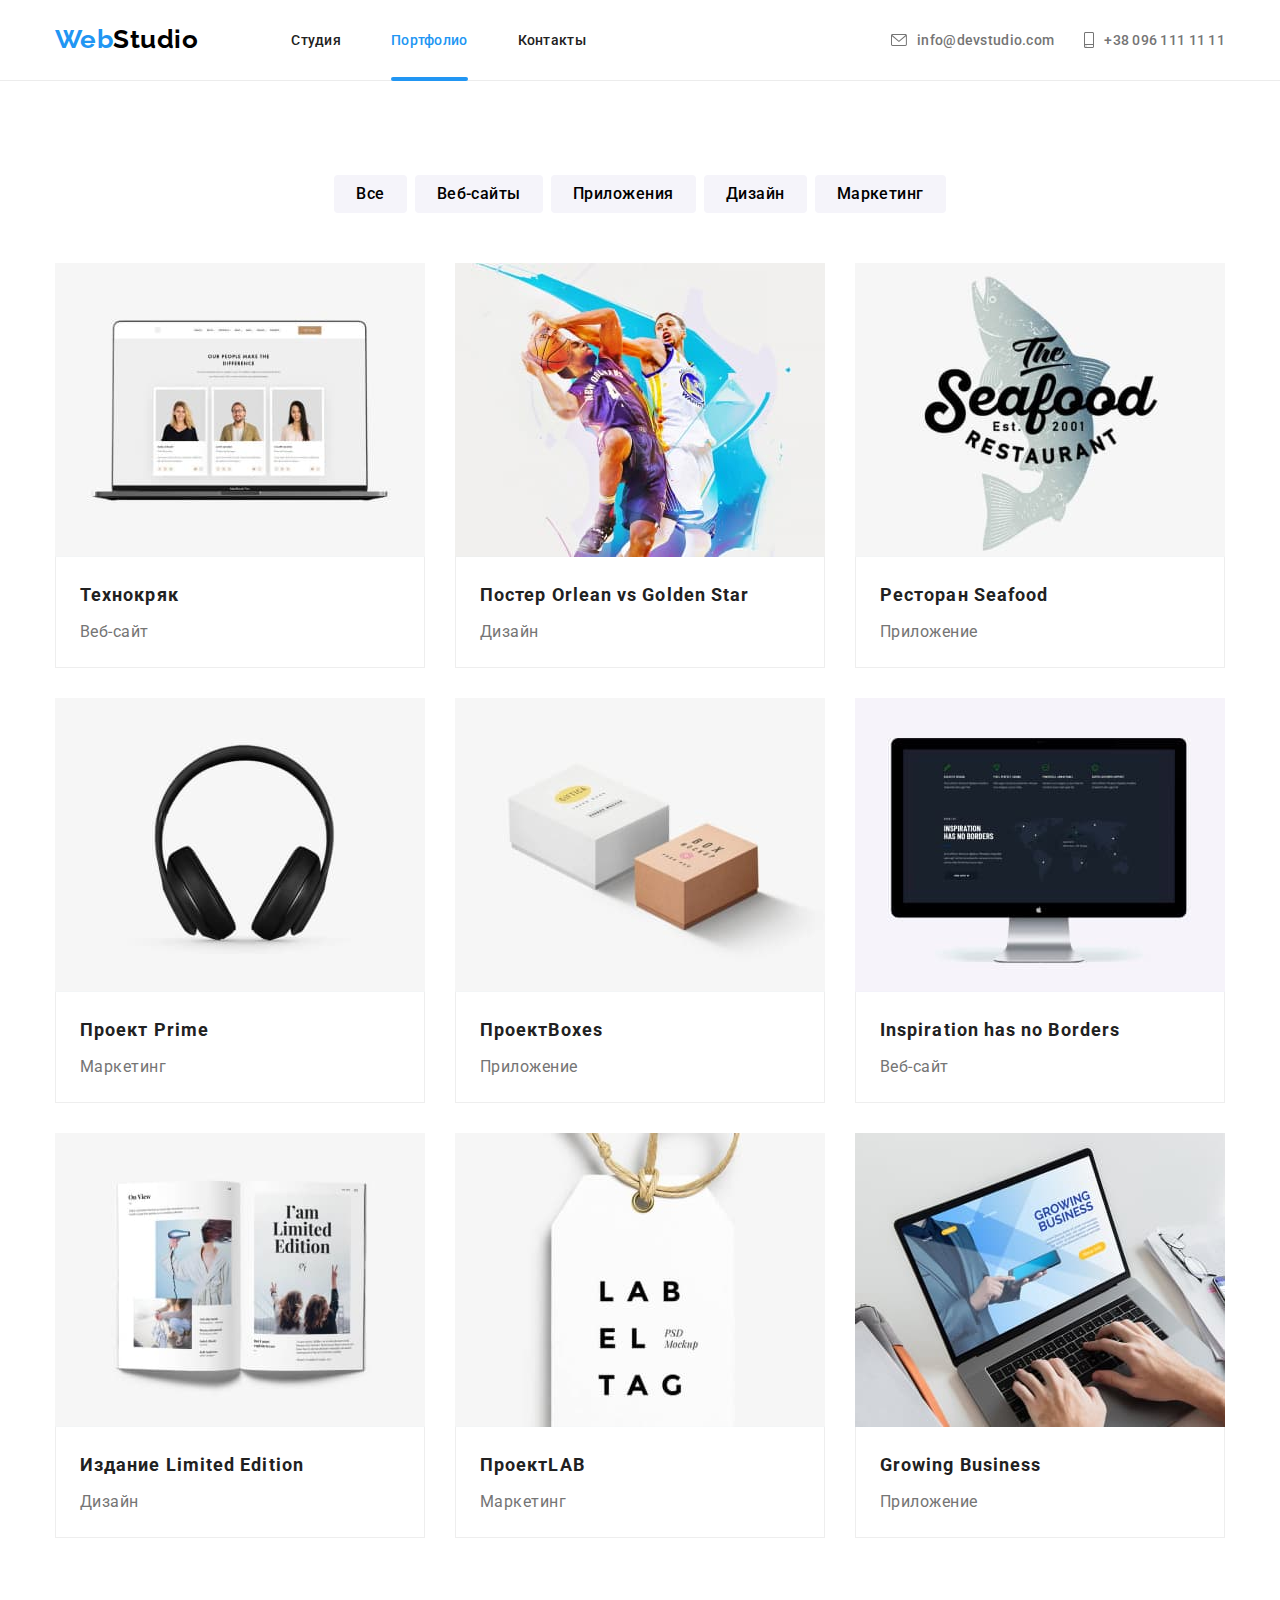
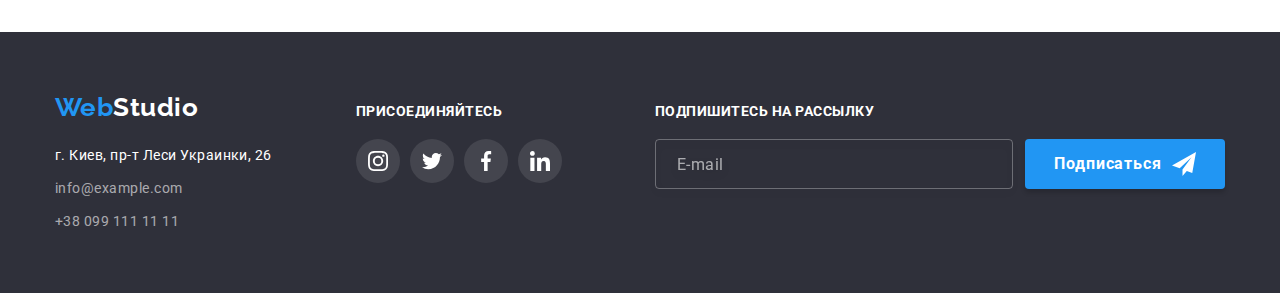
==== portfolio.html @ a2071060 "adds files to project" ====
<!DOCTYPE html>
<html lang="ru">

<head>
  <meta charset="UTF-8">
  <meta http-equiv="X-UA-Compatible" content="IE=edge">
  <meta name="viewport" content="width=device-width, initial-scale=1.0">
  <title>Портфолио</title>
  <link rel="stylesheet" href="https://cdnjs.cloudflare.com/ajax/libs/modern-normalize/1.1.0/modern-normalize.css"
    integrity="sha512-Y0MM+V6ymRKN2zStTqzQ227DWhhp4Mzdo6gnlRnuaNCbc+YN/ZH0sBCLTM4M0oSy9c9VKiCvd4Jk44aCLrNS5Q=="
    crossorigin="anonymous" referrerpolicy="no-referrer" />
  <link rel="preconnect" href="https://fonts.googleapis.com">
  <link rel="preconnect" href="https://fonts.gstatic.com" crossorigin>
  <link href="https://fonts.googleapis.com/css2?family=Raleway:wght@700&family=Roboto:wght@400;500;700;900&display=swap"
    rel="stylesheet">
  <link rel="stylesheet" href="./css/styles.css">
</head>

<body>
  <!--шапка-->
  <header class="header-site">
    <div class="container header-conteiner">
      <a class="logo" href="./index.html" lang="en"> <span class="part-logo">Web</span>Studio</a>
      <nav>
        <ul class="navigation">
          <li class="navigation-item"><a class="navigation-link" href="./index.html">Студия</a></li>
          <li class="navigation-item"><a class="navigation-link active" href="./portfolio.html">Портфолио</a></li>
          <li class="navigation-item"><a class="navigation-link" href="">Контакты</a></li>
        </ul>
      </nav>
      <ul class="contact">
        <li class="contact-item">
          <a class="contact-link" href="mailto:info@devstudio.com" lang="en">
            <svg class="icon-heder" width="16" height="12">
              <use href="./images/icons.svg#icon-envelope"></use>
            </svg>info@devstudio.com
          </a>
        </li>
        <li class="contact-item">
          <a class="contact-link" href="tel:+380961111111">
            <svg class="icon-heder" width="10" height="16">
              <use href="./images/icons.svg#icon-smartphone"></use>
            </svg>+38 096 111 11 11
          </a>
        </li>
      </ul>
    </div>
  </header>
  <!--основний блок-->
  <section class="section">
    <div class="container">
      <h1 class="portfolio-title-hidden">Портфолио</h1>
      <ul class="filter">
        <li class="filter-item"> <button class="filter-btn" type="button">Все</button></li>
        <li class="filter-item"> <button class="filter-btn" type="button">Веб-сайты</button></li>
        <li class="filter-item"> <button class="filter-btn" type="button">Приложения</button></li>
        <li class="filter-item"> <button class="filter-btn" type="button">Дизайн</button></li>
        <li class="filter-item"> <button class="filter-btn" type="button">Маркетинг</button></li>
      </ul>
      <ul class="gallery">
        <li class="gallery-item">
          <a class="gallery-link" href="">
            <div class="gallery-overlay">
              <img src="./images/веб-сайт.jpg" alt="веб-сайт" width="370" height="294">
              <p class="gallery-overlay-text">Технокряк это современная площадка распространения коронавируса. Компании
                используют эту платформу для цифрового шпионажа и атак на защищённые сервера конкурентов.</p>
            </div>
            <div class="gallery-description">
              <h2 class="gallery-title">Технокряк</h2>
              <p class="gallery-text">Веб-сайт</p>
            </div>
          </a>
        </li>
        <li class="gallery-item">
          <a class="gallery-link" href="">
            <div class="gallery-overlay">
              <img src="./images/постер.jpg" alt="Постер New Orlean vs Golden Star" width="370" height="294">
              <p class="gallery-overlay-text">Технокряк это современная площадка распространения коронавируса. Компании
                используют эту платформу для цифрового шпионажа и атак на защищённые сервера конкурентов.</p>
            </div>
            <div class="gallery-description">
              <h2 class="gallery-title">Постер <span lang="en">Orlean vs Golden Star</span></h2>
              <p class="gallery-text">Дизайн</p>
            </div>
          </a>
        </li>
        <li class="gallery-item">
          <a class="gallery-link" href="">
            <div class="gallery-overlay">
              <img src="./images/ресторан.jpg" alt="Ресторан Seafood" width="370" height="294">
              <p class="gallery-overlay-text">Технокряк это современная площадка распространения коронавируса. Компании
                используют эту платформу для цифрового шпионажа и атак на защищённые сервера конкурентов.</p>
            </div>
            <div class="gallery-description">
              <h2 class="gallery-title">Ресторан <span lang="en">Seafood</span></h2>
              <p class="gallery-text">Приложение</p>
            </div>
          </a>
        </li>
        <li class="gallery-item">
          <a class="gallery-link" href="">
            <div class="gallery-overlay">
              <img src="./images/навушники.jpg" alt="Проект Prime" width="370" height="294">
              <p class="gallery-overlay-text">Технокряк это современная площадка распространения коронавируса. Компании
                используют эту платформу для цифрового шпионажа и атак на защищённые сервера конкурентов.</p>
            </div>
            <div class="gallery-description">
              <h2 class="gallery-title">Проект <span lang="en">Prime</span></h2>
              <p class="gallery-text">Маркетинг</p>
            </div>
          </a>
        </li>
        <li class="gallery-item">
          <a class="gallery-link" href="">
            <div class="gallery-overlay">
              <img src="./images/коробки.jpg" alt="Проект Boxes" width="370" height="294">
              <p class="gallery-overlay-text">Технокряк это современная площадка распространения коронавируса. Компании
                используют эту платформу для цифрового шпионажа и атак на защищённые сервера конкурентов.</p>
            </div>
            <div class="gallery-description">
              <h2 class="gallery-title">Проект<span lang="en">Boxes</span></h2>
              <p class="gallery-text">Приложение</p>
            </div>
          </a>
        </li>
        <li class="gallery-item">
          <a class="gallery-link" href="">
            <div class="gallery-overlay">
              <img src="./images/монитор.jpg" alt="Веб-сайт Inspiration has no Borders" width="370" height="294">
              <p class="gallery-overlay-text">Технокряк это современная площадка распространения коронавируса. Компании
                используют эту платформу для цифрового шпионажа и атак на защищённые сервера конкурентов.</p>
            </div>
            <div class="gallery-description">
              <h2 class="gallery-title" lang="en">Inspiration has no Borders</h2>
              <p class="gallery-text">Веб-сайт</p>
            </div>
          </a>
        </li>
        <li class="gallery-item">
          <a class="gallery-link" href="">
            <div class="gallery-overlay">
              <img src="./images/книжка.jpg" alt="Издание Limited Edition" width="370" height="294">
              <p class="gallery-overlay-text">Технокряк это современная площадка распространения коронавируса. Компании
                используют эту платформу для цифрового шпионажа и атак на защищённые сервера конкурентов.</p>
            </div>
            <div class="gallery-description">
              <h2 class="gallery-title">Издание <span lang="en">Limited Edition</span></h2>
              <p class="gallery-text">Дизайн</p>
            </div>
          </a>
        </li>
        <li class="gallery-item">
          <a class="gallery-link" href="">
            <div class="gallery-overlay">
              <img src="./images/бирка.jpg" alt="Проект LAB" width="370" height="294">
              <p class="gallery-overlay-text">Технокряк это современная площадка распространения коронавируса. Компании
                используют эту платформу для цифрового шпионажа и атак на защищённые сервера конкурентов.</p>
            </div>
            <div class="gallery-description">
              <h2 class="gallery-title">Проект<span lang="en"></span>LAB</h2>
              <p class="gallery-text">Маркетинг</p>
            </div>
          </a>
        </li>
        <li class="gallery-item">
          <a class="gallery-link" href="">
            <div class="gallery-overlay">
              <img src="./images/ноутбук.jpg" alt="Приложение Growing Business" width="370" height="294">
              <p class="gallery-overlay-text">Технокряк это современная площадка распространения коронавируса. Компании
                используют эту платформу для цифрового шпионажа и атак на защищённые сервера конкурентов.</p>
            </div>
            <div class="gallery-description">
              <h2 class="gallery-title" lang="en">Growing Business</h2>
              <p class="gallery-text">Приложение</p>
            </div>
          </a>
        </li>
      </ul>
    </div>
  </section>
  <!--футер-->
  <footer class="footer-site">
    <div class="container footer-conteiner">
      <div class="logo-adress">
        <a class="logo-footer" href="./index.html" lang="en"> <span class="part-logo">Web</span>Studio</a>
        <address>
          <ul class="adress">
            <li class="adress-item"> <a class="adress-link" href="https://goo.gl/maps/tFTgQoa1LivprTz76" target="_blank"
                rel="noopener noreferrer nofollow">г. Киев, пр-т Леси Украинки, 26</a></li>
            <li class="adress-item"> <a class="adress-mail" href="mailto:info@devstudio.com"
                lang="en">info@example.com</a>
            </li>
            <li class="adress-item"> <a class="adress-tel" href="tel:+380961111111">+38 099 111 11 11</a></li>
          </ul>
        </address>
      </div>
      <div class="footer-social-conteiner">
        <p class="footer-text">присоединяйтесь</p>
        <ul class="social">
          <li class="social-item"><a class="social-link-footer" href="">
              <svg class="icon-social" width="20" height="20">
                <use href="./images/icons.svg#icon-instagram"></use>
              </svg></a>
          </li>
          <li class="social-item"><a class="social-link-footer" href="">
              <svg class="icon-social" width="20" height="20">
                <use href="./images/icons.svg#icon-twitter"></use>
              </svg></a>
          </li>
          <li class="social-item"><a class="social-link-footer" href="">
              <svg class="icon-social" width="20" height="20">
                <use href="./images/icons.svg#icon-facebook"></use>
              </svg></a>
          </li>
          <li class="social-item"><a class="social-link-footer" href="">
              <svg class="icon-social" width="20" height="20">
                <use href="./images/icons.svg#icon-linkedin"></use>
              </svg></a>
          </li>
        </ul>
      </div>
      <form class="form-subscribe">
        <p class="footer-text">Подпишитесь на рассылку</p>
        <div class="input-btn">
          <input class="input-subscribe" type="mail" name="subscribe-email" placeholder="E-mail">
          <button class="btn-subscribe" type="submit">Подписаться
            <svg class="icon-subscribe" width="24" height="24">
              <use href="./images/icons.svg#icon-send"></use>
            </svg></button>
        </div>
      </form>
    </div>
  </footer>
</body>

</html>
---- css/styles.css ----
:root {
  --main-text-color: #212121;
  --secondary-text-color: #757575;
  --third-text-color: #fff;
  --accent-color: #2196f3;
  --margin-card: 30px;
}

body {
  font-family: Roboto, sans-serif;
  color: var(--main-text-color);
  letter-spacing: 0.03em;
}

h1,
h2,
h3,
p,
ul {
  margin: 0;
}

img {
  display: block;
  width: 100%;
  height: auto;
}

ul {
  list-style: none;
  padding: 0;
}

a {
  text-decoration: none;
}

.container {
  width: 1200px;
  margin: 0 auto;
  padding-left: 15px;
  padding-right: 15px;
}

.section {
  padding-top: 94px;
  padding-bottom: 94px;
}

/* ---------------------------HEADER---------------------------*/
.header-site {
  border-bottom: 1px solid #ececec;
  background-color: var(--third-text-color);
}

.header-conteiner {
  display: flex;
}

.logo {
  font-family: Raleway;
  font-weight: 700;
  font-size: 26px;
  line-height: calc(30.52 / 26);
  color: #000000;
  text-decoration: none;
  padding-top: 24px;
  padding-bottom: 25px;
  margin-right: 93px;
}

.part-logo {
  color: var(--accent-color);
}

.navigation {
  display: flex;
  font-weight: 500;
  font-size: 14px;
  line-height: calc(16.41 / 14);
  letter-spacing: 0.02em;
}

.navigation-item:not(:last-child) {
  margin-right: 50px;
}

.navigation-link {
  position: relative;
  display: block;
  height: 80px;
  padding-top: 32px;
  padding-bottom: 32px;
  color: var(--main-text-color);
  transition: color 250ms cubic-bezier(0.4, 0, 0.2, 1);
}

.navigation-link:hover,
.navigation-link:focus {
  color: var(--accent-color);
}

.active {
  color: var(--accent-color);
}

.active::after {
  position: absolute;
  content: '';
  display: block;
  background-color: var(--accent-color);
  width: 100%;
  height: 4px;
  border-radius: 2px;
  top: calc(100% - 3px);
}
.contact {
  display: flex;
  margin-left: auto;
}

.contact-item {
  font-weight: 500;
  font-size: 14px;
  line-height: calc(16.41 / 14);
  letter-spacing: 0.02em;
}

.contact-item:not(:last-child) {
  margin-right: 30px;
}

.contact-link {
  display: flex;
  align-items: center;
  padding-top: 32px;
  padding-bottom: 32px;
  color: var(--secondary-text-color);
  transition: color 250ms cubic-bezier(0.4, 0, 0.2, 1);
}

.contact-link:hover,
.contact-link:focus {
  color: var(--accent-color);
}

.icon-heder {
  fill: currentColor;
  margin-right: 10px;
}

/*----------------------------HERO--------------------------*/
.section-hero {
  background-image: linear-gradient(rgba(47, 48, 58, 0.4), rgba(47, 48, 58, 0.4)),
    url(../images/Img-hero.jpg);
  background-color: #c4c4c4;
  background-repeat: no-repeat;
  background-position: center;
  background-size: cover;
  height: 600px;
  max-width: 1600px;
  margin-right: auto;
  margin-left: auto;
  text-align: center;
  padding-top: 200px;
  padding-bottom: 200px;
}

.title {
  font-weight: 900;
  font-size: 44px;
  line-height: calc(60 / 44);
  text-align: center;
  letter-spacing: 0.06em;
  text-transform: uppercase;
  color: var(--third-text-color);
  max-width: 696px;
  margin: 0 auto 30px;
}

.btn {
  min-width: 200px;
  height: 50px;
  font-weight: 700;
  font-size: 16px;
  line-height: calc(30 / 16);
  align-items: center;
  text-align: center;
  letter-spacing: 0.06em;
  color: var(--third-text-color);
  background-color: var(--accent-color);
  border: transparent;
  border-radius: 4px;
  cursor: pointer;
  transition: background-color 250ms cubic-bezier(0.4, 0, 0.2, 1);
}

.btn:hover,
.btn:focus {
  background-color: #188ce8;
}

/*-----------------------SECTION ADVANTAGES----------------------*/
.visually-hidden {
  position: absolute;
  width: 1px;
  height: 1px;
  margin: -1px;
  padding: 0;
  overflow: hidden;
  border: 0;
  clip: rect(0 0 0 0);
}

.advantages {
  display: flex;
}

.advantages-item:not(:last-child) {
  margin-right: 30px;
}

.advantages-title {
  margin-bottom: 10px;
  font-size: 14px;
  font-weight: 700;
  line-height: calc(16.41 / 14);
  text-transform: uppercase;
}

.advantages-text {
  font-size: 14px;
  line-height: calc(24 / 14);
  color: var(--secondary-text-color);
}

.advantages-icon {
  display: flex;
  align-items: center;
  justify-content: center;
  margin-bottom: 30px;
  width: 270px;
  height: 120px;
  background-color: #f5f4fa;
  border-radius: 4px;
}
/*-----------------------SECTION OUR WORK END TEAM END CLIENT--------------------*/
.our-work-title,
.team-title,
.client-title {
  margin-bottom: 50px;
  font-weight: 700;
  font-size: 36px;
  line-height: calc(42 / 36);
  text-align: center;
}

.section-our-work {
  padding-top: 0;
}

.our-work {
  display: flex;
}

.our-work-item:not(:last-child) {
  margin-right: 30px;
}
.our-work-item {
  position: relative;
}

.picture-caption {
  position: absolute;
  display: flex;
  justify-content: center;
  align-items: center;
  bottom: 0;
  left: 0;
  background-color: rgba(47, 48, 58, 0.8);
  width: 100%;
  height: 70px;
}

.caption-title {
  font-weight: 700;
  font-size: 14px;
  line-height: calc(16.41 / 14);
  text-transform: uppercase;
  color: var(--third-text-color);
}

.section-background {
  background-color: #f5f4fa;
}

.team {
  display: flex;
  font-size: 16px;
  line-height: calc(19 / 16);
  text-align: center;
}

.team-item:not(:last-child) {
  margin-right: 30px;
}
.team-item {
  box-shadow: 0px 1px 3px rgba(0, 0, 0, 0.12), 0px 1px 1px rgba(0, 0, 0, 0.14),
    0px 2px 1px rgba(0, 0, 0, 0.2);
  border-radius: 0px 0px 4px 4px;
}
.team-description {
  padding-top: 30px;
  padding-bottom: 30px;
  background-color: var(--third-text-color);
  border-radius: 0px 0px 4px 4px;
}

.team-name {
  font-weight: 500;
  margin-bottom: 10px;
}

.team-text {
  font-weight: 400;
  color: var(--secondary-text-color);
  margin-bottom: 16px;
}

.social {
  display: flex;
  justify-content: center;
  align-items: center;
}

.social-item:not(:last-child) {
  margin-right: 10px;
}

.social-item {
  display: flex;
}

.social-link {
  display: block;
  padding: 12px;
  width: 44px;
  height: 44px;
  border-radius: 50%;
  color: #afb1b8;
  transition: background-color 250ms cubic-bezier(0.4, 0, 0.2, 1);
}

.social-link:hover,
.social-link:focus {
  background-color: var(--accent-color);
}
.icon-social {
  fill: currentColor;
  transition: fill 250ms cubic-bezier(0.4, 0, 0.2, 1);
}

.social-link:hover > .icon-social {
  fill: var(--third-text-color);
}
.social-link:focus > .icon-social {
  fill: var(--third-text-color);
}
.client {
  display: flex;
}

.client-item:not(:last-child) {
  margin-right: 30px;
}
.client-link {
  display: block;
  padding: 12px 31px;
  border: 1px solid #afb1b8;
  color: #afb1b8;
  border-radius: 4px;
  transition: border 250ms cubic-bezier(0.4, 0, 0.2, 1);
}

.icon-client {
  fill: currentColor;
  transition: fill 250ms cubic-bezier(0.4, 0, 0.2, 1);
}

.client-link:hover,
.client-link:focus {
  border: 1px solid var(--accent-color);
}

.client-link:hover > .icon-client {
  fill: var(--accent-color);
}

.client-link:focus > .icon-client {
  fill: var(--accent-color);
}

/*--------------------FOOTER---------------------------*/
.footer-site {
  background-color: #2f303a;
  padding-top: 60px;
  padding-bottom: 60px;
}

.logo-footer {
  font-family: Raleway;
  font-weight: 700;
  font-size: 26px;
  line-height: calc(30.52 / 26);
  color: var(--third-text-color);
  text-decoration: none;
  display: block;
  margin-bottom: 20px;
}

.footer-conteiner {
  display: flex;
  align-items: baseline;
}

.footer-social-conteiner {
  margin-right: 93px;
}

.footer-text {
  font-weight: 700;
  font-size: 14px;
  line-height: calc(16 / 14);
  text-transform: uppercase;
  color: var(--third-text-color);
  margin-bottom: 20px;
}

.social-link-footer {
  display: block;
  padding: 12px;
  width: 44px;
  height: 44px;
  border-radius: 50%;
  color: var(--third-text-color);
  background-color: rgba(255, 255, 255, 0.1);
  transition: background-color 250ms cubic-bezier(0.4, 0, 0.2, 1);
}

.social-link-footer:focus,
.social-link-footer:hover {
  background-color: var(--accent-color);
}

.logo-adress {
  flex-grow: 1;
  margin-right: 70px;
}
.adress {
  font-style: normal;
  font-size: 14px;
  line-height: calc(24 / 14);
}

.adress-item:not(:last-child) {
  margin-bottom: 9px;
}

.adress-link {
  color: var(--third-text-color);
}

.adress-mail,
.adress-tel {
  color: rgba(255, 255, 255, 0.6);
}

.form-subscribe {
  display: flex;
  flex-direction: column;
}

.input-btn {
  display: flex;
}
.input-subscribe {
  width: 358px;
  padding: 5px;
  color: rgba(255, 255, 255, 0.6);
  height: 50px;
  margin-right: 12px;
  background-color: transparent;
  border: 1px solid rgba(255, 255, 255, 0.3);
  outline: none;
  border-radius: 4px;
  filter: drop-shadow(0px 4px 4px rgba(0, 0, 0, 0.15));
}

.input-subscribe::placeholder {
  font-size: 16px;
  line-height: calc(20 / 16);
  letter-spacing: 0.03em;
  color: rgba(255, 255, 255, 0.6);
  padding-left: 16px;
}

.btn-subscribe {
  display: flex;
  align-items: center;
  justify-content: center;
  min-width: 200px;
  height: 50px;
  font-weight: 700;
  font-size: 16px;
  line-height: calc(30 / 16);
  letter-spacing: 0.06em;
  color: var(--third-text-color);
  background-color: var(--accent-color);
  box-shadow: 0px 4px 4px rgba(0, 0, 0, 0.15);
  border-radius: 4px;
  border: transparent;
}

.icon-subscribe {
  fill: var(--third-text-color);
  margin-left: 10px;
}
/*--------------------PORTFOLIO------------------------*/
.portfolio-title-hidden {
  position: absolute;
  width: 1px;
  height: 1px;
  margin: -1px;
  padding: 0;
  overflow: hidden;
  border: 0;
  clip: rect(0 0 0 0);
}

.filter {
  display: flex;
  justify-content: center;
  align-items: center;
  margin-bottom: 50px;
}

.filter-item:not(:last-child) {
  margin-right: 8px;
}

.filter-btn {
  font-weight: 500;
  font-size: 16px;
  line-height: calc(26 / 16);
  text-align: center;
  letter-spacing: 0.03em;
  background-color: #f5f4fa;
  border-radius: 4px;
  padding: 6px 22px;
  border: none;
  cursor: pointer;
  transition: background-color 250ms cubic-bezier(0.4, 0, 0.2, 1),
    box-shadow 250ms cubic-bezier(0.4, 0, 0.2, 1), color 250ms cubic-bezier(0.4, 0, 0.2, 1);
}

.filter-btn:focus,
.filter-btn:hover {
  box-shadow: 0px 3px 1px rgba(0, 0, 0, 0.1), 0px 1px 2px rgba(0, 0, 0, 0.08),
    0px 2px 2px rgba(0, 0, 0, 0.12);
  border-radius: 4px;
  background-color: var(--accent-color);
  color: var(--third-text-color);
}

.gallery {
  display: flex;
  flex-wrap: wrap;
  padding: 0;
  margin: 0;
  margin-right: calc(-1 * var(--margin-card));
  margin-bottom: calc(-1 * var(--margin-card));
}

.gallery-item {
  flex-basis: calc(100% / 3 - var(--margin-card));
  margin-right: var(--margin-card);
  margin-bottom: var(--margin-card);
}

.gallery-link {
  display: block;
  color: var(--main-text-color);
  transition: box-shadow 250ms cubic-bezier(0.4, 0, 0.2, 1);
}

.gallery-link:hover,
.gallery-link:focus {
  box-shadow: 0px 1px 1px rgba(0, 0, 0, 0.12), 0px 4px 4px rgba(0, 0, 0, 0.06),
    1px 4px 6px rgba(0, 0, 0, 0.16);
}

.gallery-overlay {
  position: relative;
  overflow: hidden;
}

.gallery-overlay-text {
  position: absolute;
  bottom: 0;
  left: 0;
  height: 100%;
  /* overflow: auto; */
  transform: translateY(100%);
  background-color: rgba(33, 150, 243, 0.9);
  font-size: 18px;
  line-height: calc(28 / 18);
  color: var(--third-text-color);
  padding: 63px 24px;
  transition: transform 250ms cubic-bezier(0.4, 0, 0.2, 1);
}

.gallery-link:hover .gallery-overlay-text,
.gallery-link:focus .gallery-overlay-text {
  transform: translateY(0%);
}

.gallery-description {
  padding: 20px 24px;
  background-color: var(--third-text-color);
  border-bottom: 1px solid #eee;
  border-right: 1px solid #eee;
  border-left: 1px solid #eee;
}

.gallery-title {
  font-weight: 700;
  font-size: 18px;
  line-height: calc(36 / 18);
  letter-spacing: 0.06em;
  margin-bottom: 4px;
}

.gallery-text {
  font-size: 16px;
  line-height: calc(30 / 16);
  color: var(--secondary-text-color);
}

/* ---------------BACKDROP END MODAL------------------ */
.backdrop {
  position: fixed;
  background-color: rgba(0, 0, 0, 0.2);
  height: 100vh;
  width: 100vw;
  top: 0;
  opacity: 1;
  transition: opacity 500ms cubic-bezier(0.4, 0, 0.2, 1),
    visibility 500ms cubic-bezier(0.4, 0, 0.2, 1);
}

.backdrop.is-hidden {
  opacity: 0;
  visibility: hidden;
  pointer-events: none;
}

.backdrop.is-hidden .modal {
  transform: translate(-50%, -50%) scale(0);
}

.modal {
  position: absolute;
  transform: translate(-50%, -50%) scale(1);
  width: 528px;
  height: 581px;
  top: 50%;
  left: 50%;
  background: var(--third-text-color);
  box-shadow: 0px 1px 3px rgba(0, 0, 0, 0.12), 0px 1px 1px rgba(0, 0, 0, 0.14),
    0px 2px 1px rgba(0, 0, 0, 0.2);
  border-radius: 4px;
  transition: transform 500ms cubic-bezier(0.4, 0, 0.2, 1);
}

.btn-close {
  position: absolute;
  display: flex;
  align-items: center;
  right: 8px;
  top: 8px;
  min-width: 30px;
  height: 30px;
  background-color: var(--third-text-color);
  border: 1px solid rgba(0, 0, 0, 0.1);
  border-radius: 50%;
}

.btn-close:focus .icon-close,
.btn-close:hover .icon-close {
  fill: var(--accent-color);
}

.icon-close {
  transition: fill 250ms cubic-bezier(0.4, 0, 0.2, 1);
}
/* ------------FORM--------------------- */
.field-form {
  display: flex;
  flex-direction: column;
  padding: 40px;
}

.field-form-title {
  font-weight: 700;
  font-size: 20px;
  line-height: calc(23 / 20);
  text-align: center;
  letter-spacing: 0.03em;
  color: var(--main-text-color);
  margin-bottom: 12px;
}

.field-label {
  position: relative;
  margin-bottom: 10px;
  display: flex;
  flex-direction: column;
}

.mark {
  font-size: 12px;
  line-height: calc(14 / 12);
  letter-spacing: 0.01em;
  color: var(--secondary-text-color);
  margin-bottom: 4px;
}

.field-input {
  height: 40px;
  padding-left: 42px;
  border: 1px solid rgba(33, 33, 33, 0.2);
  border-radius: 4px;
  outline: none;
  transition: border 250ms cubic-bezier(0.4, 0, 0.2, 1);
}

.field-icon {
  position: absolute;
  top: 50%;
  left: 12px;
  transition: fill 250ms cubic-bezier(0.4, 0, 0.2, 1);
}

.field-input:focus {
  border-color: var(--accent-color);
  cursor: pointer;
}

.field-input:focus + .field-icon {
  fill: var(--accent-color);
}

.field-textarea {
  width: 100%;
  height: 120px;
  border: 1px solid rgba(33, 33, 33, 0.2);
  box-sizing: border-box;
  border-radius: 4px;
  padding: 12px 16px;
  resize: none;
  outline: none;
  transition: border 250ms cubic-bezier(0.4, 0, 0.2, 1);
}

.field-textarea:focus {
  border-color: var(--accent-color);
  cursor: pointer;
}
.textarea-label {
  display: flex;
  flex-direction: column;
  margin-bottom: 20px;
}

.field-textarea::placeholder {
  font-size: 12px;
  line-height: calc(14 / 12);
  letter-spacing: 0.01em;
  color: rgba(117, 117, 117, 0.5);
}
.checkbox-label {
  display: flex;
  align-items: center;
  justify-content: center;
  margin-bottom: 30px;
  cursor: pointer;
}

.check-border {
  width: 16px;
  height: 15px;
  border: 2px solid var(--main-text-color);
  border-radius: 2px;
  display: flex;
  align-items: center;
  justify-content: center;
  margin-right: 8px;
  transition: boborder-color 250ms cubic-bezier(0.4, 0, 0.2, 1),
    background-color 250ms cubic-bezier(0.4, 0, 0.2, 1);
}

.checkbox-text {
  font-size: 14px;
  line-height: calc(24 / 14);
  color: var(--secondary-text-color);
}
.check:checked + .check-border {
  border-color: var(--accent-color);
  background-color: var(--accent-color);
}

.link-policy {
  color: var(--accent-color);
}

.field-btn {
  text-align: center;
}

.btn-send {
  min-width: 200px;
  height: 50px;
  font-weight: 700;
  font-size: 16px;
  line-height: calc(30 / 16);
  letter-spacing: 0.06em;
  color: var(--third-text-color);
  background-color: var(--accent-color);
  box-shadow: 0px 4px 4px rgba(0, 0, 0, 0.15);
  border: transparent;
  border-radius: 4px;
  transition: background-color 250ms cubic-bezier(0.4, 0, 0.2, 1);
}

.btn-send:hover,
.btn-send:focus {
  background-color: #188ce8;
  cursor: pointer;
}
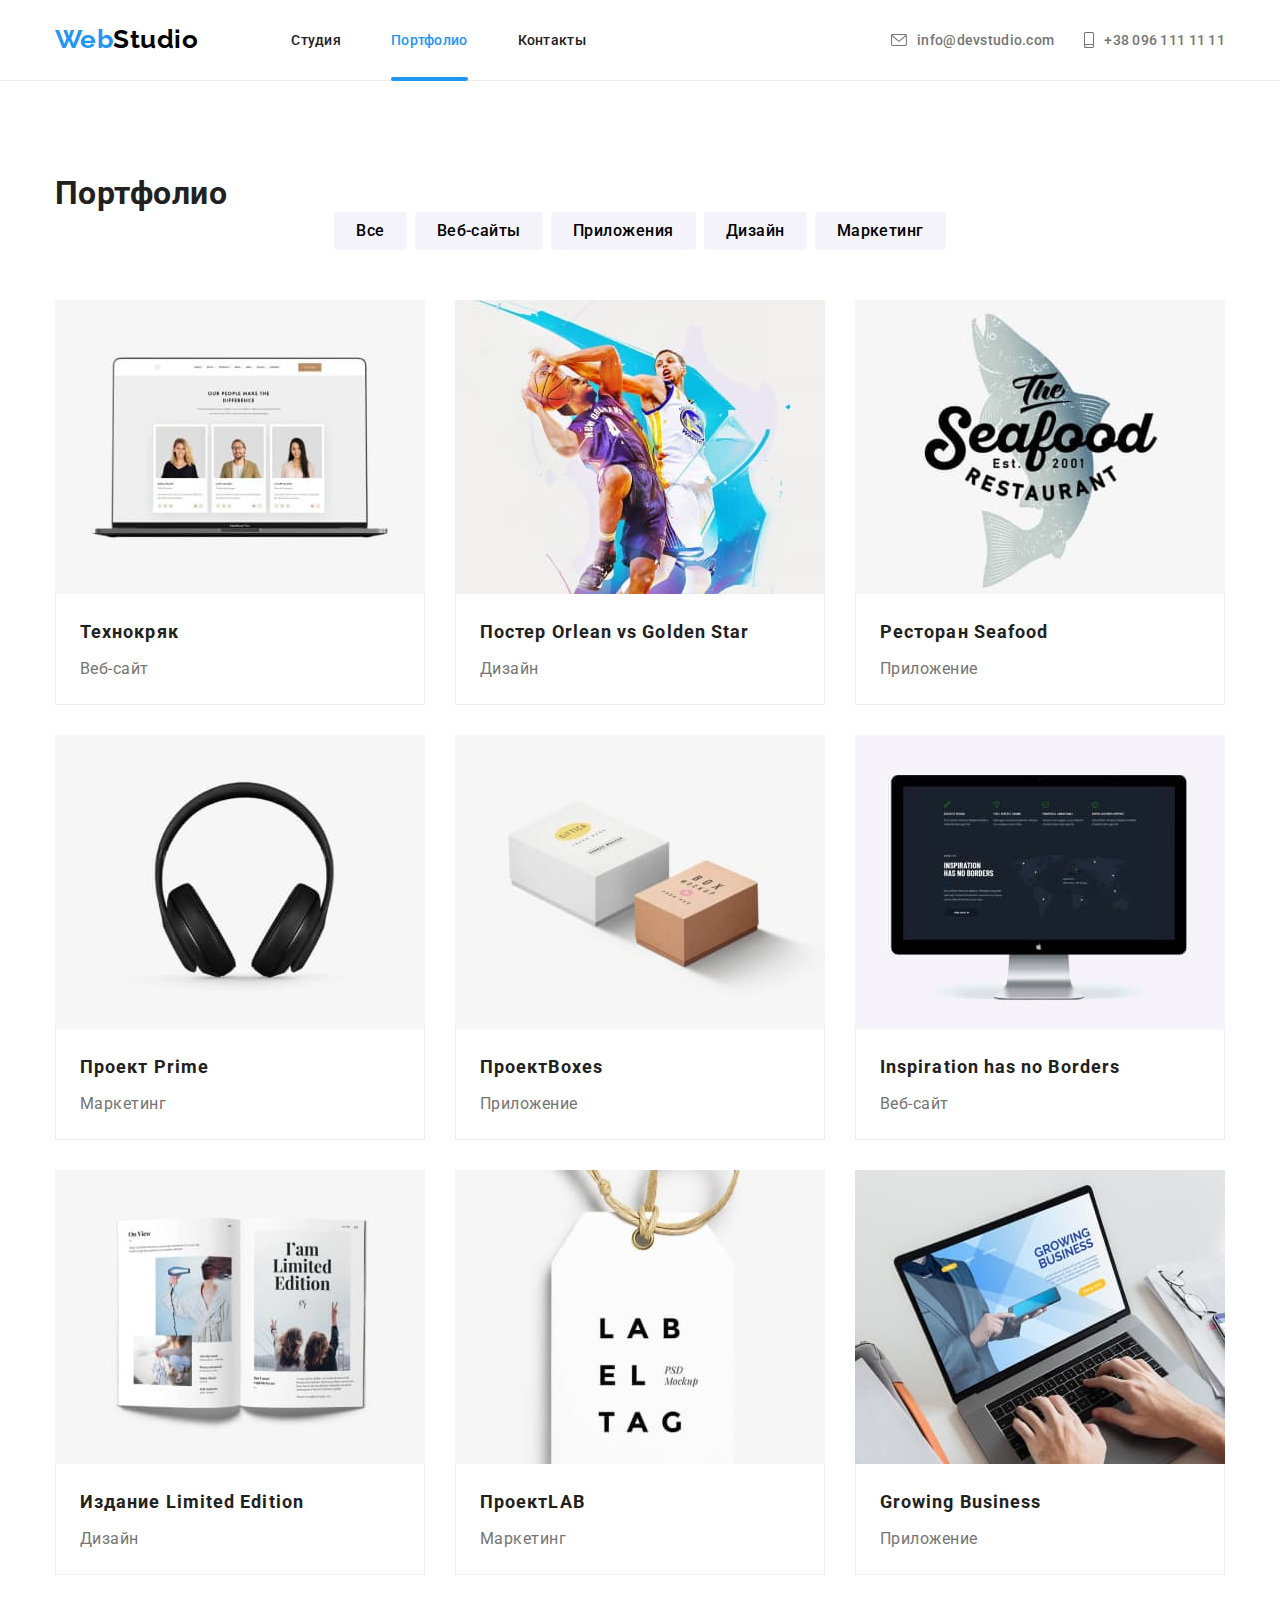
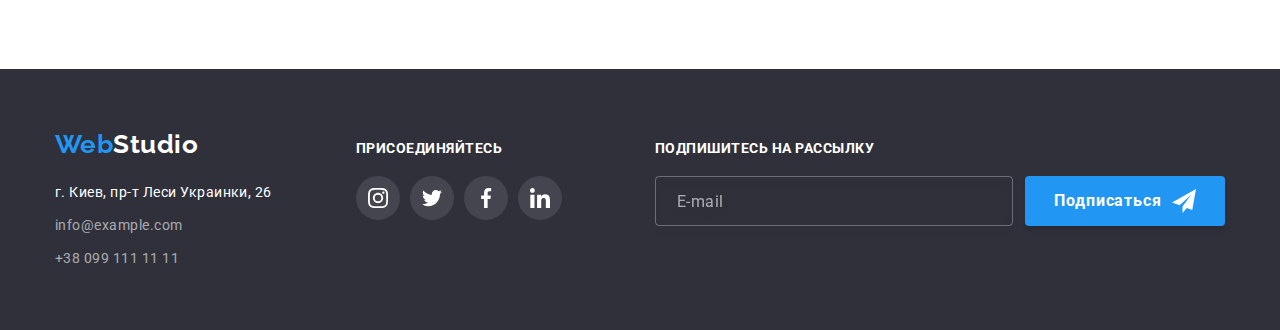
==== commit 00f1f34e: "refactoring to methodology BEM" ====
--- a/portfolio.html
+++ b/portfolio.html
@@ -18,27 +18,27 @@
 
 <body>
   <!--шапка-->
-  <header class="header-site">
+  <header class="header">
     <div class="container header-conteiner">
-      <a class="logo" href="./index.html" lang="en"> <span class="part-logo">Web</span>Studio</a>
+      <a class="header-logo" href="./index.html" lang="en"> <span class="header-logo__part">Web</span>Studio</a>
       <nav>
         <ul class="navigation">
-          <li class="navigation-item"><a class="navigation-link" href="./index.html">Студия</a></li>
-          <li class="navigation-item"><a class="navigation-link active" href="./portfolio.html">Портфолио</a></li>
-          <li class="navigation-item"><a class="navigation-link" href="">Контакты</a></li>
+          <li class="navigation__item"><a class="navigation__link" href="./index.html">Студия</a></li>
+          <li class="navigation__item"><a class="navigation__link active" href="./portfolio.html">Портфолио</a></li>
+          <li class="navigation__item"><a class="navigation__link" href="">Контакты</a></li>
         </ul>
       </nav>
       <ul class="contact">
-        <li class="contact-item">
-          <a class="contact-link" href="mailto:info@devstudio.com" lang="en">
-            <svg class="icon-heder" width="16" height="12">
+        <li class="contact__item">
+          <a class="contact__link" href="mailto:info@devstudio.com" lang="en">
+            <svg class="contact__icon" width="16" height="12">
               <use href="./images/icons.svg#icon-envelope"></use>
             </svg>info@devstudio.com
           </a>
         </li>
-        <li class="contact-item">
-          <a class="contact-link" href="tel:+380961111111">
-            <svg class="icon-heder" width="10" height="16">
+        <li class="contact__item">
+          <a class="contact__link" href="tel:+380961111111">
+            <svg class="contact__icon" width="10" height="16">
               <use href="./images/icons.svg#icon-smartphone"></use>
             </svg>+38 096 111 11 11
           </a>
@@ -49,129 +49,129 @@
   <!--основний блок-->
   <section class="section">
     <div class="container">
-      <h1 class="portfolio-title-hidden">Портфолио</h1>
+      <h1 class="portfolio__title--hidden">Портфолио</h1>
       <ul class="filter">
-        <li class="filter-item"> <button class="filter-btn" type="button">Все</button></li>
-        <li class="filter-item"> <button class="filter-btn" type="button">Веб-сайты</button></li>
-        <li class="filter-item"> <button class="filter-btn" type="button">Приложения</button></li>
-        <li class="filter-item"> <button class="filter-btn" type="button">Дизайн</button></li>
-        <li class="filter-item"> <button class="filter-btn" type="button">Маркетинг</button></li>
+        <li class="filter__item"> <button class="filter__btn" type="button">Все</button></li>
+        <li class="filter__item"> <button class="filter__btn" type="button">Веб-сайты</button></li>
+        <li class="filter__item"> <button class="filter__btn" type="button">Приложения</button></li>
+        <li class="filter__item"> <button class="filter__btn" type="button">Дизайн</button></li>
+        <li class="filter__item"> <button class="filter__btn" type="button">Маркетинг</button></li>
       </ul>
       <ul class="gallery">
-        <li class="gallery-item">
-          <a class="gallery-link" href="">
-            <div class="gallery-overlay">
+        <li class="gallery__item">
+          <a class="gallery__link" href="">
+            <div class="gallery__overlay">
               <img src="./images/веб-сайт.jpg" alt="веб-сайт" width="370" height="294">
-              <p class="gallery-overlay-text">Технокряк это современная площадка распространения коронавируса. Компании
-                используют эту платформу для цифрового шпионажа и атак на защищённые сервера конкурентов.</p>
-            </div>
-            <div class="gallery-description">
-              <h2 class="gallery-title">Технокряк</h2>
-              <p class="gallery-text">Веб-сайт</p>
-            </div>
-          </a>
-        </li>
-        <li class="gallery-item">
-          <a class="gallery-link" href="">
-            <div class="gallery-overlay">
+              <p class="gallery__text">Технокряк это современная площадка распространения коронавируса. Компании
+                используют эту платформу для цифрового шпионажа и атак на защищённые сервера конкурентов.</p>
+            </div>
+            <div class="gallery__description">
+              <h2 class="gallery__title">Технокряк</h2>
+              <p class="gallery__subtitle">Веб-сайт</p>
+            </div>
+          </a>
+        </li>
+        <li class="gallery__item">
+          <a class="gallery__link" href="">
+            <div class="gallery__overlay">
               <img src="./images/постер.jpg" alt="Постер New Orlean vs Golden Star" width="370" height="294">
-              <p class="gallery-overlay-text">Технокряк это современная площадка распространения коронавируса. Компании
-                используют эту платформу для цифрового шпионажа и атак на защищённые сервера конкурентов.</p>
-            </div>
-            <div class="gallery-description">
-              <h2 class="gallery-title">Постер <span lang="en">Orlean vs Golden Star</span></h2>
-              <p class="gallery-text">Дизайн</p>
-            </div>
-          </a>
-        </li>
-        <li class="gallery-item">
-          <a class="gallery-link" href="">
-            <div class="gallery-overlay">
+              <p class="gallery__text">Технокряк это современная площадка распространения коронавируса. Компании
+                используют эту платформу для цифрового шпионажа и атак на защищённые сервера конкурентов.</p>
+            </div>
+            <div class="gallery__description">
+              <h2 class="gallery__title">Постер <span lang="en">Orlean vs Golden Star</span></h2>
+              <p class="gallery__subtitle">Дизайн</p>
+            </div>
+          </a>
+        </li>
+        <li class="gallery__item">
+          <a class="gallery__link" href="">
+            <div class="gallery__overlay">
               <img src="./images/ресторан.jpg" alt="Ресторан Seafood" width="370" height="294">
-              <p class="gallery-overlay-text">Технокряк это современная площадка распространения коронавируса. Компании
-                используют эту платформу для цифрового шпионажа и атак на защищённые сервера конкурентов.</p>
-            </div>
-            <div class="gallery-description">
-              <h2 class="gallery-title">Ресторан <span lang="en">Seafood</span></h2>
-              <p class="gallery-text">Приложение</p>
-            </div>
-          </a>
-        </li>
-        <li class="gallery-item">
-          <a class="gallery-link" href="">
-            <div class="gallery-overlay">
+              <p class="gallery__text">Технокряк это современная площадка распространения коронавируса. Компании
+                используют эту платформу для цифрового шпионажа и атак на защищённые сервера конкурентов.</p>
+            </div>
+            <div class="gallery__description">
+              <h2 class="gallery__title">Ресторан <span lang="en">Seafood</span></h2>
+              <p class="gallery__subtitle">Приложение</p>
+            </div>
+          </a>
+        </li>
+        <li class="gallery__item">
+          <a class="gallery__link" href="">
+            <div class="gallery__overlay">
               <img src="./images/навушники.jpg" alt="Проект Prime" width="370" height="294">
-              <p class="gallery-overlay-text">Технокряк это современная площадка распространения коронавируса. Компании
-                используют эту платформу для цифрового шпионажа и атак на защищённые сервера конкурентов.</p>
-            </div>
-            <div class="gallery-description">
-              <h2 class="gallery-title">Проект <span lang="en">Prime</span></h2>
-              <p class="gallery-text">Маркетинг</p>
-            </div>
-          </a>
-        </li>
-        <li class="gallery-item">
-          <a class="gallery-link" href="">
-            <div class="gallery-overlay">
+              <p class="gallery__text">Технокряк это современная площадка распространения коронавируса. Компании
+                используют эту платформу для цифрового шпионажа и атак на защищённые сервера конкурентов.</p>
+            </div>
+            <div class="gallery__description">
+              <h2 class="gallery__title">Проект <span lang="en">Prime</span></h2>
+              <p class="gallery__subtitle">Маркетинг</p>
+            </div>
+          </a>
+        </li>
+        <li class="gallery__item">
+          <a class="gallery__link" href="">
+            <div class="gallery__overlay">
               <img src="./images/коробки.jpg" alt="Проект Boxes" width="370" height="294">
-              <p class="gallery-overlay-text">Технокряк это современная площадка распространения коронавируса. Компании
-                используют эту платформу для цифрового шпионажа и атак на защищённые сервера конкурентов.</p>
-            </div>
-            <div class="gallery-description">
-              <h2 class="gallery-title">Проект<span lang="en">Boxes</span></h2>
-              <p class="gallery-text">Приложение</p>
-            </div>
-          </a>
-        </li>
-        <li class="gallery-item">
-          <a class="gallery-link" href="">
-            <div class="gallery-overlay">
+              <p class="gallery__text">Технокряк это современная площадка распространения коронавируса. Компании
+                используют эту платформу для цифрового шпионажа и атак на защищённые сервера конкурентов.</p>
+            </div>
+            <div class="gallery__description">
+              <h2 class="gallery__title">Проект<span lang="en">Boxes</span></h2>
+              <p class="gallery__subtitle">Приложение</p>
+            </div>
+          </a>
+        </li>
+        <li class="gallery__item">
+          <a class="gallery__link" href="">
+            <div class="gallery__overlay">
               <img src="./images/монитор.jpg" alt="Веб-сайт Inspiration has no Borders" width="370" height="294">
-              <p class="gallery-overlay-text">Технокряк это современная площадка распространения коронавируса. Компании
-                используют эту платформу для цифрового шпионажа и атак на защищённые сервера конкурентов.</p>
-            </div>
-            <div class="gallery-description">
-              <h2 class="gallery-title" lang="en">Inspiration has no Borders</h2>
-              <p class="gallery-text">Веб-сайт</p>
-            </div>
-          </a>
-        </li>
-        <li class="gallery-item">
-          <a class="gallery-link" href="">
-            <div class="gallery-overlay">
+              <p class="gallery__text">Технокряк это современная площадка распространения коронавируса. Компании
+                используют эту платформу для цифрового шпионажа и атак на защищённые сервера конкурентов.</p>
+            </div>
+            <div class="gallery__description">
+              <h2 class="gallery__title" lang="en">Inspiration has no Borders</h2>
+              <p class="gallery__subtitle">Веб-сайт</p>
+            </div>
+          </a>
+        </li>
+        <li class="gallery__item">
+          <a class="gallery__link" href="">
+            <div class="gallery__overlay">
               <img src="./images/книжка.jpg" alt="Издание Limited Edition" width="370" height="294">
-              <p class="gallery-overlay-text">Технокряк это современная площадка распространения коронавируса. Компании
-                используют эту платформу для цифрового шпионажа и атак на защищённые сервера конкурентов.</p>
-            </div>
-            <div class="gallery-description">
-              <h2 class="gallery-title">Издание <span lang="en">Limited Edition</span></h2>
-              <p class="gallery-text">Дизайн</p>
-            </div>
-          </a>
-        </li>
-        <li class="gallery-item">
-          <a class="gallery-link" href="">
-            <div class="gallery-overlay">
+              <p class="gallery__text">Технокряк это современная площадка распространения коронавируса. Компании
+                используют эту платформу для цифрового шпионажа и атак на защищённые сервера конкурентов.</p>
+            </div>
+            <div class="gallery__description">
+              <h2 class="gallery__title">Издание <span lang="en">Limited Edition</span></h2>
+              <p class="gallery__subtitle">Дизайн</p>
+            </div>
+          </a>
+        </li>
+        <li class="gallery__item">
+          <a class="gallery__link" href="">
+            <div class="gallery__overlay">
               <img src="./images/бирка.jpg" alt="Проект LAB" width="370" height="294">
-              <p class="gallery-overlay-text">Технокряк это современная площадка распространения коронавируса. Компании
-                используют эту платформу для цифрового шпионажа и атак на защищённые сервера конкурентов.</p>
-            </div>
-            <div class="gallery-description">
-              <h2 class="gallery-title">Проект<span lang="en"></span>LAB</h2>
-              <p class="gallery-text">Маркетинг</p>
-            </div>
-          </a>
-        </li>
-        <li class="gallery-item">
-          <a class="gallery-link" href="">
-            <div class="gallery-overlay">
+              <p class="gallery__text">Технокряк это современная площадка распространения коронавируса. Компании
+                используют эту платформу для цифрового шпионажа и атак на защищённые сервера конкурентов.</p>
+            </div>
+            <div class="gallery__description">
+              <h2 class="gallery__title">Проект<span lang="en"></span>LAB</h2>
+              <p class="gallery__subtitle">Маркетинг</p>
+            </div>
+          </a>
+        </li>
+        <li class="gallery__item">
+          <a class="gallery__link" href="">
+            <div class="gallery__overlay">
               <img src="./images/ноутбук.jpg" alt="Приложение Growing Business" width="370" height="294">
-              <p class="gallery-overlay-text">Технокряк это современная площадка распространения коронавируса. Компании
-                используют эту платформу для цифрового шпионажа и атак на защищённые сервера конкурентов.</p>
-            </div>
-            <div class="gallery-description">
-              <h2 class="gallery-title" lang="en">Growing Business</h2>
-              <p class="gallery-text">Приложение</p>
+              <p class="gallery__text">Технокряк это современная площадка распространения коронавируса. Компании
+                используют эту платформу для цифрового шпионажа и атак на защищённые сервера конкурентов.</p>
+            </div>
+            <div class="gallery__description">
+              <h2 class="gallery__title" lang="en">Growing Business</h2>
+              <p class="gallery__subtitle">Приложение</p>
             </div>
           </a>
         </li>
@@ -179,52 +179,52 @@
     </div>
   </section>
   <!--футер-->
-  <footer class="footer-site">
+  <footer class="footer">
     <div class="container footer-conteiner">
-      <div class="logo-adress">
-        <a class="logo-footer" href="./index.html" lang="en"> <span class="part-logo">Web</span>Studio</a>
-        <address>
-          <ul class="adress">
-            <li class="adress-item"> <a class="adress-link" href="https://goo.gl/maps/tFTgQoa1LivprTz76" target="_blank"
-                rel="noopener noreferrer nofollow">г. Киев, пр-т Леси Украинки, 26</a></li>
-            <li class="adress-item"> <a class="adress-mail" href="mailto:info@devstudio.com"
+      <div class="footer-logo-adress">
+        <a class="footer-logo" href="./index.html" lang="en"> <span class="header-logo__part">Web</span>Studio</a>
+        <address class="adress">
+          <ul>
+            <li class="adress__item"> <a class="adress__link" href="https://goo.gl/maps/tFTgQoa1LivprTz76"
+                target="_blank" rel="noopener noreferrer nofollow">г. Киев, пр-т Леси Украинки, 26</a></li>
+            <li class="adress__item"> <a class="adress__mail" href="mailto:info@devstudio.com"
                 lang="en">info@example.com</a>
             </li>
-            <li class="adress-item"> <a class="adress-tel" href="tel:+380961111111">+38 099 111 11 11</a></li>
+            <li class="adress__item"> <a class="adress__tel" href="tel:+380961111111">+38 099 111 11 11</a></li>
           </ul>
         </address>
       </div>
       <div class="footer-social-conteiner">
-        <p class="footer-text">присоединяйтесь</p>
+        <p class="footer__text">присоединяйтесь</p>
         <ul class="social">
-          <li class="social-item"><a class="social-link-footer" href="">
-              <svg class="icon-social" width="20" height="20">
+          <li class="social__item"><a class="social-link-footer" href="">
+              <svg class="social__icon" width="20" height="20">
                 <use href="./images/icons.svg#icon-instagram"></use>
               </svg></a>
           </li>
-          <li class="social-item"><a class="social-link-footer" href="">
-              <svg class="icon-social" width="20" height="20">
+          <li class="social__item"><a class="social-link-footer" href="">
+              <svg class="social__icon" width="20" height="20">
                 <use href="./images/icons.svg#icon-twitter"></use>
               </svg></a>
           </li>
-          <li class="social-item"><a class="social-link-footer" href="">
-              <svg class="icon-social" width="20" height="20">
+          <li class="social__item"><a class="social-link-footer" href="">
+              <svg class="social__icon" width="20" height="20">
                 <use href="./images/icons.svg#icon-facebook"></use>
               </svg></a>
           </li>
-          <li class="social-item"><a class="social-link-footer" href="">
-              <svg class="icon-social" width="20" height="20">
+          <li class="social__item"><a class="social-link-footer" href="">
+              <svg class="social__icon" width="20" height="20">
                 <use href="./images/icons.svg#icon-linkedin"></use>
               </svg></a>
           </li>
         </ul>
       </div>
-      <form class="form-subscribe">
-        <p class="footer-text">Подпишитесь на рассылку</p>
-        <div class="input-btn">
-          <input class="input-subscribe" type="mail" name="subscribe-email" placeholder="E-mail">
-          <button class="btn-subscribe" type="submit">Подписаться
-            <svg class="icon-subscribe" width="24" height="24">
+      <form class="subscribe-form">
+        <p class="footer__text">Подпишитесь на рассылку</p>
+        <div class="subscribe">
+          <input class="subscribe__input" type="mail" name="subscribe-email" placeholder="E-mail">
+          <button class="subscribe__btn" type="submit">Подписаться
+            <svg class="subscribe__icon" width="24" height="24">
               <use href="./images/icons.svg#icon-send"></use>
             </svg></button>
         </div>
--- a/css/styles.css
+++ b/css/styles.css
@@ -48,7 +48,7 @@
 }
 
 /* ---------------------------HEADER---------------------------*/
-.header-site {
+.header {
   border-bottom: 1px solid #ececec;
   background-color: var(--third-text-color);
 }
@@ -57,7 +57,7 @@
   display: flex;
 }
 
-.logo {
+.header-logo {
   font-family: Raleway;
   font-weight: 700;
   font-size: 26px;
@@ -69,7 +69,7 @@
   margin-right: 93px;
 }
 
-.part-logo {
+.header-logo__part {
   color: var(--accent-color);
 }
 
@@ -81,11 +81,11 @@
   letter-spacing: 0.02em;
 }
 
-.navigation-item:not(:last-child) {
+.navigation__item:not(:last-child) {
   margin-right: 50px;
 }
 
-.navigation-link {
+.navigation__link {
   position: relative;
   display: block;
   height: 80px;
@@ -95,8 +95,8 @@
   transition: color 250ms cubic-bezier(0.4, 0, 0.2, 1);
 }
 
-.navigation-link:hover,
-.navigation-link:focus {
+.navigation__link:hover,
+.navigation__link:focus {
   color: var(--accent-color);
 }
 
@@ -119,18 +119,18 @@
   margin-left: auto;
 }
 
-.contact-item {
+.contact__item {
   font-weight: 500;
   font-size: 14px;
   line-height: calc(16.41 / 14);
   letter-spacing: 0.02em;
 }
 
-.contact-item:not(:last-child) {
+.contact__item:not(:last-child) {
   margin-right: 30px;
 }
 
-.contact-link {
+.contact__link {
   display: flex;
   align-items: center;
   padding-top: 32px;
@@ -139,18 +139,18 @@
   transition: color 250ms cubic-bezier(0.4, 0, 0.2, 1);
 }
 
-.contact-link:hover,
-.contact-link:focus {
+.contact__link:hover,
+.contact__link:focus {
   color: var(--accent-color);
 }
 
-.icon-heder {
+.contact__icon {
   fill: currentColor;
   margin-right: 10px;
 }
 
 /*----------------------------HERO--------------------------*/
-.section-hero {
+.hero {
   background-image: linear-gradient(rgba(47, 48, 58, 0.4), rgba(47, 48, 58, 0.4)),
     url(../images/Img-hero.jpg);
   background-color: #c4c4c4;
@@ -166,7 +166,7 @@
   padding-bottom: 200px;
 }
 
-.title {
+.hero__title {
   font-weight: 900;
   font-size: 44px;
   line-height: calc(60 / 44);
@@ -178,7 +178,7 @@
   margin: 0 auto 30px;
 }
 
-.btn {
+.hero__btn {
   min-width: 200px;
   height: 50px;
   font-weight: 700;
@@ -216,11 +216,11 @@
   display: flex;
 }
 
-.advantages-item:not(:last-child) {
+.advantages__item:not(:last-child) {
   margin-right: 30px;
 }
 
-.advantages-title {
+.advantages__title {
   margin-bottom: 10px;
   font-size: 14px;
   font-weight: 700;
@@ -228,13 +228,13 @@
   text-transform: uppercase;
 }
 
-.advantages-text {
+.advantages__text {
   font-size: 14px;
   line-height: calc(24 / 14);
   color: var(--secondary-text-color);
 }
 
-.advantages-icon {
+.advantages__icon {
   display: flex;
   align-items: center;
   justify-content: center;
@@ -244,10 +244,10 @@
   background-color: #f5f4fa;
   border-radius: 4px;
 }
-/*-----------------------SECTION OUR WORK END TEAM END CLIENT--------------------*/
-.our-work-title,
-.team-title,
-.client-title {
+/*-----------------------SECTION DEVELOPMENT END TEAM END CLIENT--------------------*/
+.development__title,
+.team__title,
+.client__title {
   margin-bottom: 50px;
   font-weight: 700;
   font-size: 36px;
@@ -255,22 +255,22 @@
   text-align: center;
 }
 
-.section-our-work {
+.development {
   padding-top: 0;
 }
 
-.our-work {
-  display: flex;
-}
-
-.our-work-item:not(:last-child) {
+.development__list {
+  display: flex;
+}
+
+.development__item:not(:last-child) {
   margin-right: 30px;
 }
-.our-work-item {
+.development__item {
   position: relative;
 }
 
-.picture-caption {
+.development__image {
   position: absolute;
   display: flex;
   justify-content: center;
@@ -282,7 +282,7 @@
   height: 70px;
 }
 
-.caption-title {
+.development__subtitle {
   font-weight: 700;
   font-size: 14px;
   line-height: calc(16.41 / 14);
@@ -294,34 +294,34 @@
   background-color: #f5f4fa;
 }
 
-.team {
+.team__list {
   display: flex;
   font-size: 16px;
   line-height: calc(19 / 16);
   text-align: center;
 }
 
-.team-item:not(:last-child) {
+.team__item:not(:last-child) {
   margin-right: 30px;
 }
-.team-item {
+.team__item {
   box-shadow: 0px 1px 3px rgba(0, 0, 0, 0.12), 0px 1px 1px rgba(0, 0, 0, 0.14),
     0px 2px 1px rgba(0, 0, 0, 0.2);
   border-radius: 0px 0px 4px 4px;
 }
-.team-description {
+.team__description {
   padding-top: 30px;
   padding-bottom: 30px;
   background-color: var(--third-text-color);
   border-radius: 0px 0px 4px 4px;
 }
 
-.team-name {
+.team__name {
   font-weight: 500;
   margin-bottom: 10px;
 }
 
-.team-text {
+.team__text {
   font-weight: 400;
   color: var(--secondary-text-color);
   margin-bottom: 16px;
@@ -333,15 +333,15 @@
   align-items: center;
 }
 
-.social-item:not(:last-child) {
+.social__item:not(:last-child) {
   margin-right: 10px;
 }
 
-.social-item {
-  display: flex;
-}
-
-.social-link {
+.social__item {
+  display: flex;
+}
+
+.social__link {
   display: block;
   padding: 12px;
   width: 44px;
@@ -351,29 +351,29 @@
   transition: background-color 250ms cubic-bezier(0.4, 0, 0.2, 1);
 }
 
-.social-link:hover,
-.social-link:focus {
+.social__link:hover,
+.social__link:focus {
   background-color: var(--accent-color);
 }
-.icon-social {
+.social__icon {
   fill: currentColor;
   transition: fill 250ms cubic-bezier(0.4, 0, 0.2, 1);
 }
 
-.social-link:hover > .icon-social {
+.social__link:hover > .icon__social {
   fill: var(--third-text-color);
 }
-.social-link:focus > .icon-social {
+.social__link:focus > .icon__social {
   fill: var(--third-text-color);
 }
-.client {
-  display: flex;
-}
-
-.client-item:not(:last-child) {
+.client__list {
+  display: flex;
+}
+
+.client__item:not(:last-child) {
   margin-right: 30px;
 }
-.client-link {
+.client__link {
   display: block;
   padding: 12px 31px;
   border: 1px solid #afb1b8;
@@ -382,32 +382,32 @@
   transition: border 250ms cubic-bezier(0.4, 0, 0.2, 1);
 }
 
-.icon-client {
+.client__icon {
   fill: currentColor;
   transition: fill 250ms cubic-bezier(0.4, 0, 0.2, 1);
 }
 
-.client-link:hover,
-.client-link:focus {
+.client__link:hover,
+.client__link:focus {
   border: 1px solid var(--accent-color);
 }
 
-.client-link:hover > .icon-client {
+.client__link:hover > .client__icon {
   fill: var(--accent-color);
 }
 
-.client-link:focus > .icon-client {
+.client__link:focus > .client__icon {
   fill: var(--accent-color);
 }
 
 /*--------------------FOOTER---------------------------*/
-.footer-site {
+.footer {
   background-color: #2f303a;
   padding-top: 60px;
   padding-bottom: 60px;
 }
 
-.logo-footer {
+.footer-logo {
   font-family: Raleway;
   font-weight: 700;
   font-size: 26px;
@@ -427,7 +427,7 @@
   margin-right: 93px;
 }
 
-.footer-text {
+.footer__text {
   font-weight: 700;
   font-size: 14px;
   line-height: calc(16 / 14);
@@ -452,7 +452,7 @@
   background-color: var(--accent-color);
 }
 
-.logo-adress {
+.footer-logo-adress {
   flex-grow: 1;
   margin-right: 70px;
 }
@@ -462,28 +462,28 @@
   line-height: calc(24 / 14);
 }
 
-.adress-item:not(:last-child) {
+.adress__item:not(:last-child) {
   margin-bottom: 9px;
 }
 
-.adress-link {
-  color: var(--third-text-color);
-}
-
-.adress-mail,
-.adress-tel {
+.adress__link {
+  color: var(--third-text-color);
+}
+
+.adress__mail,
+.adress__tel {
   color: rgba(255, 255, 255, 0.6);
 }
 
-.form-subscribe {
+.subscribe-form {
   display: flex;
   flex-direction: column;
 }
 
-.input-btn {
-  display: flex;
-}
-.input-subscribe {
+.subscribe {
+  display: flex;
+}
+.subscribe__input {
   width: 358px;
   padding: 5px;
   color: rgba(255, 255, 255, 0.6);
@@ -496,7 +496,7 @@
   filter: drop-shadow(0px 4px 4px rgba(0, 0, 0, 0.15));
 }
 
-.input-subscribe::placeholder {
+.subscribe__input::placeholder {
   font-size: 16px;
   line-height: calc(20 / 16);
   letter-spacing: 0.03em;
@@ -504,7 +504,7 @@
   padding-left: 16px;
 }
 
-.btn-subscribe {
+.subscribe__btn {
   display: flex;
   align-items: center;
   justify-content: center;
@@ -521,12 +521,12 @@
   border: transparent;
 }
 
-.icon-subscribe {
+.subscribe__icon {
   fill: var(--third-text-color);
   margin-left: 10px;
 }
 /*--------------------PORTFOLIO------------------------*/
-.portfolio-title-hidden {
+.portfolio__itle--hidden {
   position: absolute;
   width: 1px;
   height: 1px;
@@ -544,11 +544,11 @@
   margin-bottom: 50px;
 }
 
-.filter-item:not(:last-child) {
+.filter__item:not(:last-child) {
   margin-right: 8px;
 }
 
-.filter-btn {
+.filter__btn {
   font-weight: 500;
   font-size: 16px;
   line-height: calc(26 / 16);
@@ -563,8 +563,8 @@
     box-shadow 250ms cubic-bezier(0.4, 0, 0.2, 1), color 250ms cubic-bezier(0.4, 0, 0.2, 1);
 }
 
-.filter-btn:focus,
-.filter-btn:hover {
+.filter__btn:focus,
+.filter__btn:hover {
   box-shadow: 0px 3px 1px rgba(0, 0, 0, 0.1), 0px 1px 2px rgba(0, 0, 0, 0.08),
     0px 2px 2px rgba(0, 0, 0, 0.12);
   border-radius: 4px;
@@ -581,30 +581,30 @@
   margin-bottom: calc(-1 * var(--margin-card));
 }
 
-.gallery-item {
+.gallery__item {
   flex-basis: calc(100% / 3 - var(--margin-card));
   margin-right: var(--margin-card);
   margin-bottom: var(--margin-card);
 }
 
-.gallery-link {
+.gallery__link {
   display: block;
   color: var(--main-text-color);
   transition: box-shadow 250ms cubic-bezier(0.4, 0, 0.2, 1);
 }
 
-.gallery-link:hover,
-.gallery-link:focus {
+.gallery__link:hover,
+.gallery__link:focus {
   box-shadow: 0px 1px 1px rgba(0, 0, 0, 0.12), 0px 4px 4px rgba(0, 0, 0, 0.06),
     1px 4px 6px rgba(0, 0, 0, 0.16);
 }
 
-.gallery-overlay {
+.gallery__overlay {
   position: relative;
   overflow: hidden;
 }
 
-.gallery-overlay-text {
+.gallery__text {
   position: absolute;
   bottom: 0;
   left: 0;
@@ -619,12 +619,12 @@
   transition: transform 250ms cubic-bezier(0.4, 0, 0.2, 1);
 }
 
-.gallery-link:hover .gallery-overlay-text,
-.gallery-link:focus .gallery-overlay-text {
+.gallery__link:hover .gallery__text,
+.gallery__link:focus .gallery__text {
   transform: translateY(0%);
 }
 
-.gallery-description {
+.gallery__description {
   padding: 20px 24px;
   background-color: var(--third-text-color);
   border-bottom: 1px solid #eee;
@@ -632,7 +632,7 @@
   border-left: 1px solid #eee;
 }
 
-.gallery-title {
+.gallery__title {
   font-weight: 700;
   font-size: 18px;
   line-height: calc(36 / 18);
@@ -640,7 +640,7 @@
   margin-bottom: 4px;
 }
 
-.gallery-text {
+.gallery__subtitle {
   font-size: 16px;
   line-height: calc(30 / 16);
   color: var(--secondary-text-color);
@@ -695,22 +695,22 @@
   border-radius: 50%;
 }
 
-.btn-close:focus .icon-close,
-.btn-close:hover .icon-close {
+.btn-close:focus .btn-close__icon,
+.btn-close:hover .btn-close__icon {
   fill: var(--accent-color);
 }
 
-.icon-close {
+.btn-close__icon {
   transition: fill 250ms cubic-bezier(0.4, 0, 0.2, 1);
 }
 /* ------------FORM--------------------- */
-.field-form {
+.feedback {
   display: flex;
   flex-direction: column;
   padding: 40px;
 }
 
-.field-form-title {
+.feedback__title {
   font-weight: 700;
   font-size: 20px;
   line-height: calc(23 / 20);
@@ -720,14 +720,14 @@
   margin-bottom: 12px;
 }
 
-.field-label {
+.feedback__label {
   position: relative;
   margin-bottom: 10px;
   display: flex;
   flex-direction: column;
 }
 
-.mark {
+.feedback__mark {
   font-size: 12px;
   line-height: calc(14 / 12);
   letter-spacing: 0.01em;
@@ -735,7 +735,7 @@
   margin-bottom: 4px;
 }
 
-.field-input {
+.feedback__input {
   height: 40px;
   padding-left: 42px;
   border: 1px solid rgba(33, 33, 33, 0.2);
@@ -744,23 +744,23 @@
   transition: border 250ms cubic-bezier(0.4, 0, 0.2, 1);
 }
 
-.field-icon {
+.feedback__icon {
   position: absolute;
   top: 50%;
   left: 12px;
   transition: fill 250ms cubic-bezier(0.4, 0, 0.2, 1);
 }
 
-.field-input:focus {
+.feedback__input:focus {
   border-color: var(--accent-color);
   cursor: pointer;
 }
 
-.field-input:focus + .field-icon {
+.feedback__input:focus + .feedback__icon {
   fill: var(--accent-color);
 }
 
-.field-textarea {
+.feedback-textarea {
   width: 100%;
   height: 120px;
   border: 1px solid rgba(33, 33, 33, 0.2);
@@ -772,23 +772,23 @@
   transition: border 250ms cubic-bezier(0.4, 0, 0.2, 1);
 }
 
-.field-textarea:focus {
+.feedback-textarea:focus {
   border-color: var(--accent-color);
   cursor: pointer;
 }
-.textarea-label {
+.feedback-textarea-label {
   display: flex;
   flex-direction: column;
   margin-bottom: 20px;
 }
 
-.field-textarea::placeholder {
+.feedback-textarea::placeholder {
   font-size: 12px;
   line-height: calc(14 / 12);
   letter-spacing: 0.01em;
   color: rgba(117, 117, 117, 0.5);
 }
-.checkbox-label {
+.feedback__checkbox {
   display: flex;
   align-items: center;
   justify-content: center;
@@ -796,7 +796,7 @@
   cursor: pointer;
 }
 
-.check-border {
+.checkbox__border {
   width: 16px;
   height: 15px;
   border: 2px solid var(--main-text-color);
@@ -809,12 +809,12 @@
     background-color 250ms cubic-bezier(0.4, 0, 0.2, 1);
 }
 
-.checkbox-text {
+.checkbox__text {
   font-size: 14px;
   line-height: calc(24 / 14);
   color: var(--secondary-text-color);
 }
-.check:checked + .check-border {
+.checkbox:checked + .checkbox__border {
   border-color: var(--accent-color);
   background-color: var(--accent-color);
 }
@@ -823,7 +823,7 @@
   color: var(--accent-color);
 }
 
-.field-btn {
+.feedback__btn {
   text-align: center;
 }
 
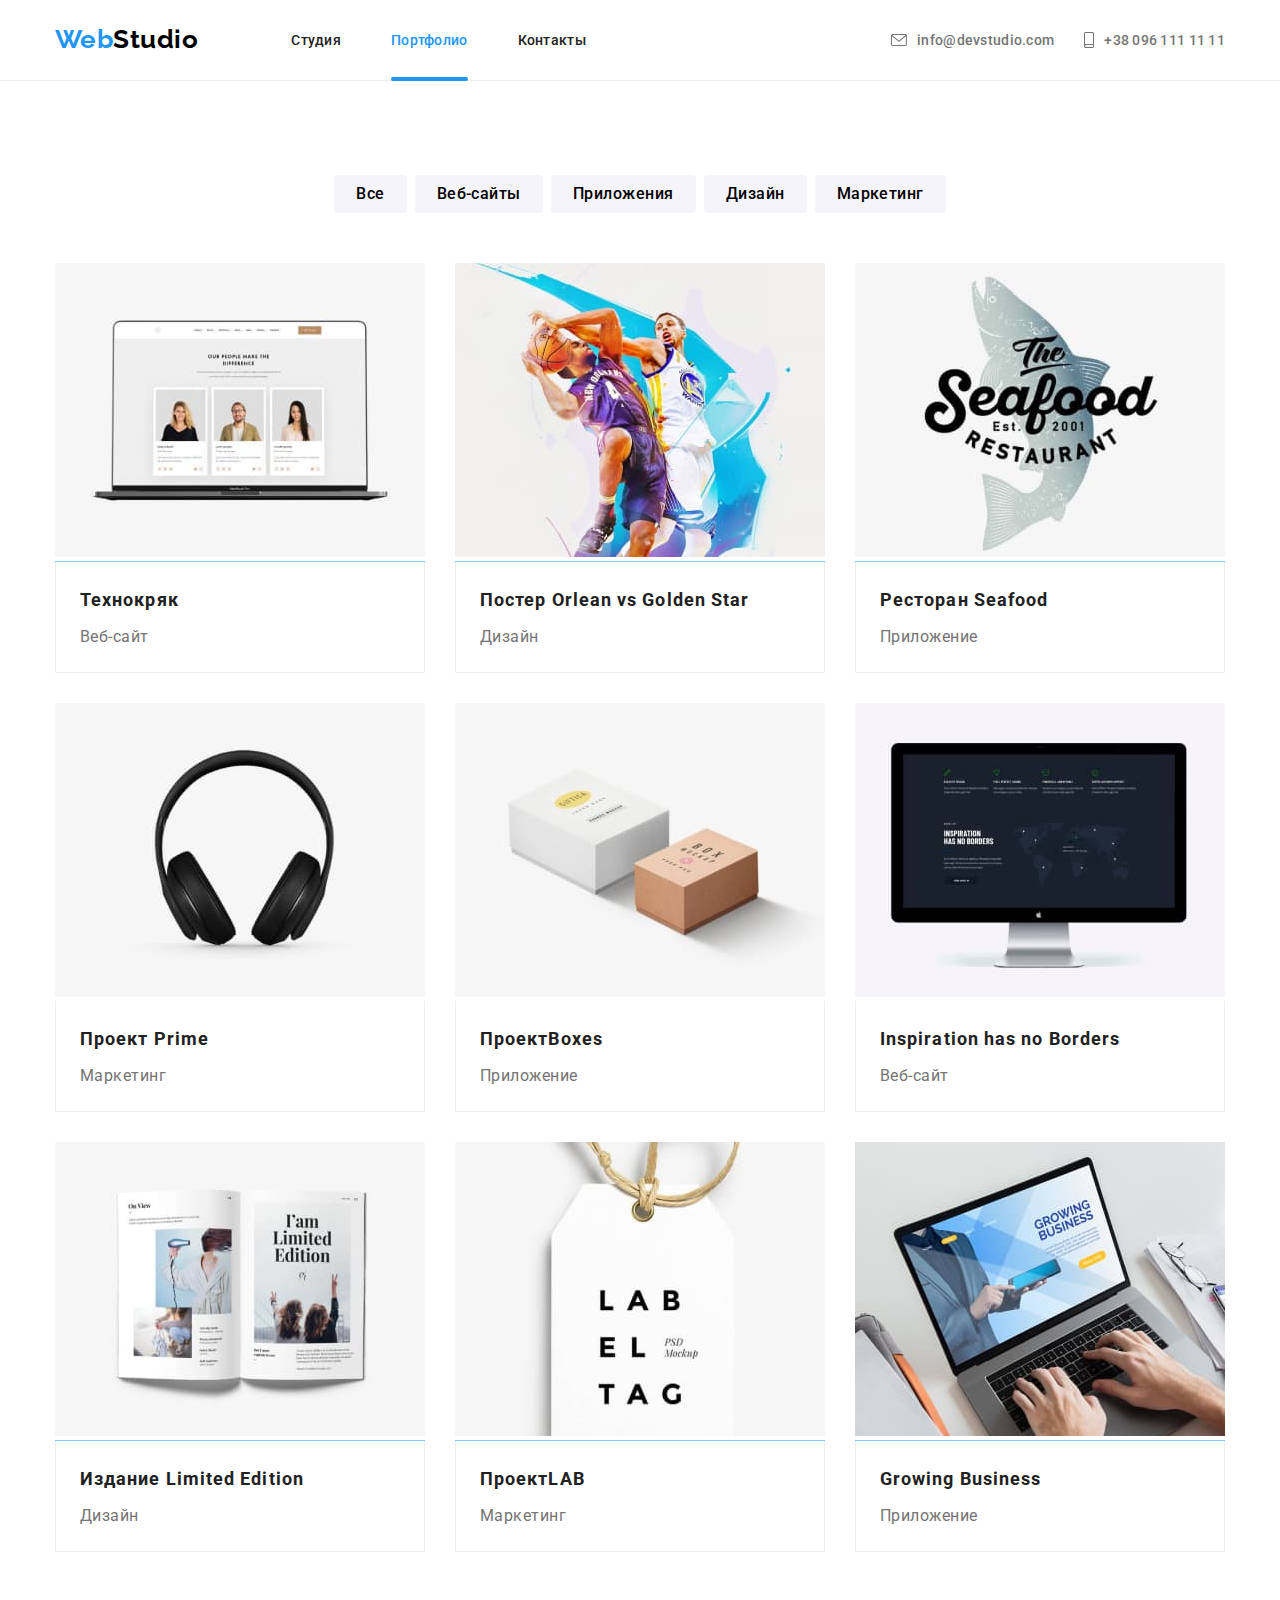
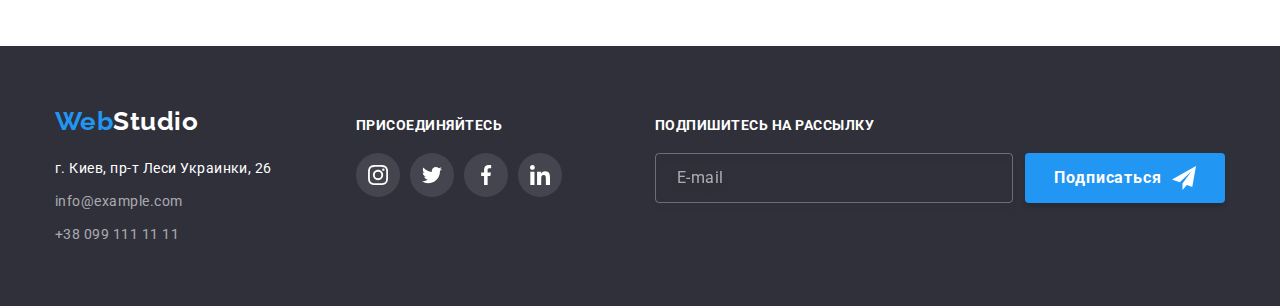
==== commit b5891686: "Converts to scss" ====
--- a/portfolio.html
+++ b/portfolio.html
@@ -13,7 +13,7 @@
   <link rel="preconnect" href="https://fonts.gstatic.com" crossorigin>
   <link href="https://fonts.googleapis.com/css2?family=Raleway:wght@700&family=Roboto:wght@400;500;700;900&display=swap"
     rel="stylesheet">
-  <link rel="stylesheet" href="./css/styles.css">
+  <link rel="stylesheet" href="./css/main.min.css">
 </head>
 
 <body>
@@ -49,7 +49,7 @@
   <!--основний блок-->
   <section class="section">
     <div class="container">
-      <h1 class="portfolio__title--hidden">Портфолио</h1>
+      <h1 class="visually-hidden">Портфолио</h1>
       <ul class="filter">
         <li class="filter__item"> <button class="filter__btn" type="button">Все</button></li>
         <li class="filter__item"> <button class="filter__btn" type="button">Веб-сайты</button></li>
--- a/css/main.min.css
+++ b/css/main.min.css
@@ -0,0 +1,2 @@
+:root{--main-text-color: #212121;--secondary-text-color: #757575;--third-text-color: #fff;--accent-color: #2196f3;--margin-card: 30px}h1,h2,h3,p,ul{margin:0}ul{list-style:none;padding:0}a{text-decoration:none}body{font-family:Roboto, sans-serif;color:var(--main-text-color);letter-spacing:0.03em}.container{width:1200px;margin:0 auto;padding-left:15px;padding-right:15px}.section{padding-top:94px;padding-bottom:94px}.header{border-bottom:1px solid #ececec;background-color:var(--third-text-color)}.header-conteiner{display:-webkit-box;display:-ms-flexbox;display:flex}.header-logo{font-family:Raleway;font-weight:700;font-size:26px;line-height:calc(30.52 / 26);color:#000000;text-decoration:none;padding-top:24px;padding-bottom:25px;margin-right:93px}.header-logo__part{color:var(--accent-color)}.navigation{display:-webkit-box;display:-ms-flexbox;display:flex;font-weight:500;font-size:14px;line-height:calc(16.41 / 14);letter-spacing:0.02em}.navigation__item:not(:last-child){margin-right:50px}.navigation__link{position:relative;display:block;height:80px;padding-top:32px;padding-bottom:32px;color:var(--main-text-color);-webkit-transition:color 250ms cubic-bezier(0.4, 0, 0.2, 1);transition:color 250ms cubic-bezier(0.4, 0, 0.2, 1)}.navigation__link:hover,.navigation__link:focus{color:var(--accent-color)}.active{color:var(--accent-color)}.active::after{position:absolute;content:'';display:block;background-color:var(--accent-color);width:100%;height:4px;border-radius:2px;top:calc(100% - 3px)}.contact{display:-webkit-box;display:-ms-flexbox;display:flex;margin-left:auto}.contact__item{font-weight:500;font-size:14px;line-height:calc(16.41 / 14);letter-spacing:0.02em}.contact__item:not(:last-child){margin-right:30px}.contact__link{display:-webkit-box;display:-ms-flexbox;display:flex;-webkit-box-align:center;-ms-flex-align:center;align-items:center;padding-top:32px;padding-bottom:32px;color:var(--secondary-text-color);-webkit-transition:color 250ms cubic-bezier(0.4, 0, 0.2, 1);transition:color 250ms cubic-bezier(0.4, 0, 0.2, 1)}.contact__link:hover,.contact__link:focus{color:var(--accent-color)}.contact__icon{fill:currentColor;margin-right:10px}.hero{background-image:-webkit-gradient(linear, left top, left bottom, from(rgba(47,48,58,0.4)), to(rgba(47,48,58,0.4))),url(../images/Img-hero.jpg);background-image:linear-gradient(rgba(47,48,58,0.4), rgba(47,48,58,0.4)),url(../images/Img-hero.jpg);background-color:#c4c4c4;background-repeat:no-repeat;background-position:center;background-size:cover;height:600px;max-width:1600px;margin-right:auto;margin-left:auto;text-align:center;padding-top:200px;padding-bottom:200px}.hero__title{font-weight:900;font-size:44px;line-height:calc(60 / 44);text-align:center;letter-spacing:0.06em;text-transform:uppercase;color:var(--third-text-color);max-width:696px;margin:0 auto 30px}.hero__btn{min-width:200px;height:50px;font-weight:700;font-size:16px;line-height:calc(30 / 16);-webkit-box-align:center;-ms-flex-align:center;align-items:center;text-align:center;letter-spacing:0.06em;color:var(--third-text-color);background-color:var(--accent-color);border:transparent;border-radius:4px;cursor:pointer;-webkit-transition:background-color 250ms cubic-bezier(0.4, 0, 0.2, 1);transition:background-color 250ms cubic-bezier(0.4, 0, 0.2, 1)}.btn:hover,.btn:focus{background-color:#188ce8}.visually-hidden{position:absolute;width:1px;height:1px;margin:-1px;padding:0;overflow:hidden;border:0;clip:rect(0 0 0 0)}.advantages{display:-webkit-box;display:-ms-flexbox;display:flex}.advantages__item:not(:last-child){margin-right:30px}.advantages__title{margin-bottom:10px;font-size:14px;font-weight:700;line-height:calc(16.41 / 14);text-transform:uppercase}.advantages__text{font-size:14px;line-height:calc(24 / 14);color:var(--secondary-text-color)}.advantages__icon{display:-webkit-box;display:-ms-flexbox;display:flex;-webkit-box-align:center;-ms-flex-align:center;align-items:center;-webkit-box-pack:center;-ms-flex-pack:center;justify-content:center;margin-bottom:30px;width:270px;height:120px;background-color:#f5f4fa;border-radius:4px}.development__title{margin-bottom:50px;font-weight:700;font-size:36px;line-height:calc(42 / 36);text-align:center}.development{padding-top:0}.development__list{display:-webkit-box;display:-ms-flexbox;display:flex}.development__item:not(:last-child){margin-right:30px}.development__item{position:relative}.development__image{position:absolute;display:-webkit-box;display:-ms-flexbox;display:flex;-webkit-box-pack:center;-ms-flex-pack:center;justify-content:center;-webkit-box-align:center;-ms-flex-align:center;align-items:center;bottom:0;left:0;background-color:rgba(47,48,58,0.8);width:100%;height:70px}.development__subtitle{font-weight:700;font-size:14px;line-height:calc(16.41 / 14);text-transform:uppercase;color:var(--third-text-color)}.team__title{margin-bottom:50px;font-weight:700;font-size:36px;line-height:calc(42 / 36);text-align:center}.section-background{background-color:#f5f4fa}.team__list{display:-webkit-box;display:-ms-flexbox;display:flex;font-size:16px;line-height:calc(19 / 16);text-align:center}.team__item:not(:last-child){margin-right:30px}.team__item{-webkit-box-shadow:0px 1px 3px rgba(0,0,0,0.12),0px 1px 1px rgba(0,0,0,0.14),0px 2px 1px rgba(0,0,0,0.2);box-shadow:0px 1px 3px rgba(0,0,0,0.12),0px 1px 1px rgba(0,0,0,0.14),0px 2px 1px rgba(0,0,0,0.2);border-radius:0px 0px 4px 4px}.team__description{padding-top:30px;padding-bottom:30px;background-color:var(--third-text-color);border-radius:0px 0px 4px 4px}.team__name{font-weight:500;margin-bottom:10px}.team__text{font-weight:400;color:var(--secondary-text-color);margin-bottom:16px}.social{display:-webkit-box;display:-ms-flexbox;display:flex;-webkit-box-pack:center;-ms-flex-pack:center;justify-content:center;-webkit-box-align:center;-ms-flex-align:center;align-items:center}.social__item:not(:last-child){margin-right:10px}.social__item{display:-webkit-box;display:-ms-flexbox;display:flex}.social__link{display:block;padding:12px;width:44px;height:44px;border-radius:50%;color:#afb1b8;-webkit-transition:background-color 250ms cubic-bezier(0.4, 0, 0.2, 1);transition:background-color 250ms cubic-bezier(0.4, 0, 0.2, 1)}.social__link:hover,.social__link:focus{background-color:var(--accent-color)}.social__icon{fill:currentColor;-webkit-transition:fill 250ms cubic-bezier(0.4, 0, 0.2, 1);transition:fill 250ms cubic-bezier(0.4, 0, 0.2, 1)}.social__link:hover>.social__icon{fill:var(--third-text-color)}.social__link:focus>.social__iconl{fill:var(--third-text-color)}.client__title{margin-bottom:50px;font-weight:700;font-size:36px;line-height:calc(42 / 36);text-align:center}.client__list{display:-webkit-box;display:-ms-flexbox;display:flex}.client__item:not(:last-child){margin-right:30px}.client__link{display:block;padding:12px 31px;border:1px solid #afb1b8;color:#afb1b8;border-radius:4px;-webkit-transition:border 250ms cubic-bezier(0.4, 0, 0.2, 1);transition:border 250ms cubic-bezier(0.4, 0, 0.2, 1)}.client__icon{fill:currentColor;-webkit-transition:fill 250ms cubic-bezier(0.4, 0, 0.2, 1);transition:fill 250ms cubic-bezier(0.4, 0, 0.2, 1)}.client__link:hover,.client__link:focus{border:1px solid var(--accent-color)}.client__link:hover>.client__icon{fill:var(--accent-color)}.client__link:focus>.client__icon{fill:var(--accent-color)}.footer{background-color:#2f303a;padding-top:60px;padding-bottom:60px}.footer-logo{font-family:Raleway;font-weight:700;font-size:26px;line-height:calc(30.52 / 26);color:var(--third-text-color);text-decoration:none;display:block;margin-bottom:20px}.footer-conteiner{display:-webkit-box;display:-ms-flexbox;display:flex;-webkit-box-align:baseline;-ms-flex-align:baseline;align-items:baseline}.footer-social-conteiner{margin-right:93px}.footer__text{font-weight:700;font-size:14px;line-height:calc(16 / 14);text-transform:uppercase;color:var(--third-text-color);margin-bottom:20px}.social-link-footer{display:block;padding:12px;width:44px;height:44px;border-radius:50%;color:var(--third-text-color);background-color:rgba(255,255,255,0.1);-webkit-transition:background-color 250ms cubic-bezier(0.4, 0, 0.2, 1);transition:background-color 250ms cubic-bezier(0.4, 0, 0.2, 1)}.social-link-footer:focus,.social-link-footer:hover{background-color:var(--accent-color)}.footer-logo-adress{-webkit-box-flex:1;-ms-flex-positive:1;flex-grow:1;margin-right:70px}.adress{font-style:normal;font-size:14px;line-height:calc(24 / 14)}.adress__item:not(:last-child){margin-bottom:9px}.adress__link{color:var(--third-text-color)}.adress__mail,.adress__tel{color:rgba(255,255,255,0.6)}.subscribe-form{display:-webkit-box;display:-ms-flexbox;display:flex;-webkit-box-orient:vertical;-webkit-box-direction:normal;-ms-flex-direction:column;flex-direction:column}.subscribe{display:-webkit-box;display:-ms-flexbox;display:flex}.subscribe__input{width:358px;padding:5px;color:rgba(255,255,255,0.6);height:50px;margin-right:12px;background-color:transparent;border:1px solid rgba(255,255,255,0.3);outline:none;border-radius:4px;-webkit-filter:drop-shadow(0px 4px 4px rgba(0,0,0,0.15));filter:drop-shadow(0px 4px 4px rgba(0,0,0,0.15))}.subscribe__input::-webkit-input-placeholder{font-size:16px;line-height:calc(20 / 16);letter-spacing:0.03em;color:rgba(255,255,255,0.6);padding-left:16px}.subscribe__input:-ms-input-placeholder{font-size:16px;line-height:calc(20 / 16);letter-spacing:0.03em;color:rgba(255,255,255,0.6);padding-left:16px}.subscribe__input::-ms-input-placeholder{font-size:16px;line-height:calc(20 / 16);letter-spacing:0.03em;color:rgba(255,255,255,0.6);padding-left:16px}.subscribe__input::placeholder{font-size:16px;line-height:calc(20 / 16);letter-spacing:0.03em;color:rgba(255,255,255,0.6);padding-left:16px}.subscribe__btn{display:-webkit-box;display:-ms-flexbox;display:flex;-webkit-box-align:center;-ms-flex-align:center;align-items:center;-webkit-box-pack:center;-ms-flex-pack:center;justify-content:center;min-width:200px;height:50px;font-weight:700;font-size:16px;line-height:calc(30 / 16);letter-spacing:0.06em;color:var(--third-text-color);background-color:var(--accent-color);-webkit-box-shadow:0px 4px 4px rgba(0,0,0,0.15);box-shadow:0px 4px 4px rgba(0,0,0,0.15);border-radius:4px;border:transparent}.subscribe__icon{fill:var(--third-text-color);margin-left:10px}.filter{display:-webkit-box;display:-ms-flexbox;display:flex;-webkit-box-pack:center;-ms-flex-pack:center;justify-content:center;-webkit-box-align:center;-ms-flex-align:center;align-items:center;margin-bottom:50px}.filter__item:not(:last-child){margin-right:8px}.filter__btn{font-weight:500;font-size:16px;line-height:calc(26 / 16);text-align:center;letter-spacing:0.03em;background-color:#f5f4fa;border-radius:4px;padding:6px 22px;border:none;cursor:pointer;-webkit-transition:background-color 250ms cubic-bezier(0.4, 0, 0.2, 1),color 250ms cubic-bezier(0.4, 0, 0.2, 1),-webkit-box-shadow 250ms cubic-bezier(0.4, 0, 0.2, 1);transition:background-color 250ms cubic-bezier(0.4, 0, 0.2, 1),color 250ms cubic-bezier(0.4, 0, 0.2, 1),-webkit-box-shadow 250ms cubic-bezier(0.4, 0, 0.2, 1);transition:background-color 250ms cubic-bezier(0.4, 0, 0.2, 1),box-shadow 250ms cubic-bezier(0.4, 0, 0.2, 1),color 250ms cubic-bezier(0.4, 0, 0.2, 1);transition:background-color 250ms cubic-bezier(0.4, 0, 0.2, 1),box-shadow 250ms cubic-bezier(0.4, 0, 0.2, 1),color 250ms cubic-bezier(0.4, 0, 0.2, 1),-webkit-box-shadow 250ms cubic-bezier(0.4, 0, 0.2, 1)}.filter__btn:focus,.filter__btn:hover{-webkit-box-shadow:0px 3px 1px rgba(0,0,0,0.1),0px 1px 2px rgba(0,0,0,0.08),0px 2px 2px rgba(0,0,0,0.12);box-shadow:0px 3px 1px rgba(0,0,0,0.1),0px 1px 2px rgba(0,0,0,0.08),0px 2px 2px rgba(0,0,0,0.12);border-radius:4px;background-color:var(--accent-color);color:var(--third-text-color)}.gallery{display:-webkit-box;display:-ms-flexbox;display:flex;-ms-flex-wrap:wrap;flex-wrap:wrap;padding:0;margin:0;margin-right:calc(-1 * var(--margin-card));margin-bottom:calc(-1 * var(--margin-card))}.gallery__item{-ms-flex-preferred-size:calc(100% / 3 - var(--margin-card));flex-basis:calc(100% / 3 - var(--margin-card));margin-right:var(--margin-card);margin-bottom:var(--margin-card)}.gallery__link{display:block;color:var(--main-text-color);-webkit-transition:-webkit-box-shadow 250ms cubic-bezier(0.4, 0, 0.2, 1);transition:-webkit-box-shadow 250ms cubic-bezier(0.4, 0, 0.2, 1);transition:box-shadow 250ms cubic-bezier(0.4, 0, 0.2, 1);transition:box-shadow 250ms cubic-bezier(0.4, 0, 0.2, 1), -webkit-box-shadow 250ms cubic-bezier(0.4, 0, 0.2, 1)}.gallery__link:hover,.gallery__link:focus{-webkit-box-shadow:0px 1px 1px rgba(0,0,0,0.12),0px 4px 4px rgba(0,0,0,0.06),1px 4px 6px rgba(0,0,0,0.16);box-shadow:0px 1px 1px rgba(0,0,0,0.12),0px 4px 4px rgba(0,0,0,0.06),1px 4px 6px rgba(0,0,0,0.16)}.gallery__overlay{position:relative;overflow:hidden}.gallery__text{position:absolute;bottom:0;left:0;height:100%;-webkit-transform:translateY(100%);transform:translateY(100%);background-color:rgba(33,150,243,0.9);font-size:18px;line-height:calc(28 / 18);color:var(--third-text-color);padding:63px 24px;-webkit-transition:-webkit-transform 250ms cubic-bezier(0.4, 0, 0.2, 1);transition:-webkit-transform 250ms cubic-bezier(0.4, 0, 0.2, 1);transition:transform 250ms cubic-bezier(0.4, 0, 0.2, 1);transition:transform 250ms cubic-bezier(0.4, 0, 0.2, 1), -webkit-transform 250ms cubic-bezier(0.4, 0, 0.2, 1)}.gallery__link:hover .gallery__text,.gallery__link:focus .gallery__text{-webkit-transform:translateY(0%);transform:translateY(0%)}.gallery__description{padding:20px 24px;background-color:var(--third-text-color);border-bottom:1px solid #eee;border-right:1px solid #eee;border-left:1px solid #eee}.gallery__title{font-weight:700;font-size:18px;line-height:calc(36 / 18);letter-spacing:0.06em;margin-bottom:4px}.gallery__subtitle{font-size:16px;line-height:calc(30 / 16);color:var(--secondary-text-color)}.backdrop{position:fixed;background-color:rgba(0,0,0,0.2);height:100vh;width:100vw;top:0;opacity:1;-webkit-transition:opacity 500ms cubic-bezier(0.4, 0, 0.2, 1),visibility 500ms cubic-bezier(0.4, 0, 0.2, 1);transition:opacity 500ms cubic-bezier(0.4, 0, 0.2, 1),visibility 500ms cubic-bezier(0.4, 0, 0.2, 1)}.backdrop.is-hidden{opacity:0;visibility:hidden;pointer-events:none}.backdrop.is-hidden .modal{-webkit-transform:translate(-50%, -50%) scale(0);transform:translate(-50%, -50%) scale(0)}.modal{position:absolute;-webkit-transform:translate(-50%, -50%) scale(1);transform:translate(-50%, -50%) scale(1);width:528px;height:581px;top:50%;left:50%;background:var(--third-text-color);-webkit-box-shadow:0px 1px 3px rgba(0,0,0,0.12),0px 1px 1px rgba(0,0,0,0.14),0px 2px 1px rgba(0,0,0,0.2);box-shadow:0px 1px 3px rgba(0,0,0,0.12),0px 1px 1px rgba(0,0,0,0.14),0px 2px 1px rgba(0,0,0,0.2);border-radius:4px;-webkit-transition:-webkit-transform 500ms cubic-bezier(0.4, 0, 0.2, 1);transition:-webkit-transform 500ms cubic-bezier(0.4, 0, 0.2, 1);transition:transform 500ms cubic-bezier(0.4, 0, 0.2, 1);transition:transform 500ms cubic-bezier(0.4, 0, 0.2, 1), -webkit-transform 500ms cubic-bezier(0.4, 0, 0.2, 1)}.btn-close{position:absolute;display:-webkit-box;display:-ms-flexbox;display:flex;-webkit-box-align:center;-ms-flex-align:center;align-items:center;right:8px;top:8px;min-width:30px;height:30px;background-color:var(--third-text-color);border:1px solid rgba(0,0,0,0.1);border-radius:50%}.btn-close:focus .btn-close__icon,.btn-close:hover .btn-close__icon{fill:var(--accent-color)}.btn-close__icon{-webkit-transition:fill 250ms cubic-bezier(0.4, 0, 0.2, 1);transition:fill 250ms cubic-bezier(0.4, 0, 0.2, 1)}.feedback{display:-webkit-box;display:-ms-flexbox;display:flex;-webkit-box-orient:vertical;-webkit-box-direction:normal;-ms-flex-direction:column;flex-direction:column;padding:40px}.feedback__title{font-weight:700;font-size:20px;line-height:calc(23 / 20);text-align:center;letter-spacing:0.03em;color:var(--main-text-color);margin-bottom:12px}.feedback__label{position:relative;margin-bottom:10px;display:-webkit-box;display:-ms-flexbox;display:flex;-webkit-box-orient:vertical;-webkit-box-direction:normal;-ms-flex-direction:column;flex-direction:column}.feedback__mark{font-size:12px;line-height:calc(14 / 12);letter-spacing:0.01em;color:var(--secondary-text-color);margin-bottom:4px}.feedback__input{height:40px;padding-left:42px;border:1px solid rgba(33,33,33,0.2);border-radius:4px;outline:none;-webkit-transition:border 250ms cubic-bezier(0.4, 0, 0.2, 1);transition:border 250ms cubic-bezier(0.4, 0, 0.2, 1)}.feedback__icon{position:absolute;top:50%;left:12px;-webkit-transition:fill 250ms cubic-bezier(0.4, 0, 0.2, 1);transition:fill 250ms cubic-bezier(0.4, 0, 0.2, 1)}.feedback__input:focus{border-color:var(--accent-color);cursor:pointer}.feedback__input:focus+.feedback__icon{fill:var(--accent-color)}.feedback-textarea{width:100%;height:120px;border:1px solid rgba(33,33,33,0.2);-webkit-box-sizing:border-box;box-sizing:border-box;border-radius:4px;padding:12px 16px;resize:none;outline:none;-webkit-transition:border 250ms cubic-bezier(0.4, 0, 0.2, 1);transition:border 250ms cubic-bezier(0.4, 0, 0.2, 1)}.feedback-textarea:focus{border-color:var(--accent-color);cursor:pointer}.feedback-textarea-label{display:-webkit-box;display:-ms-flexbox;display:flex;-webkit-box-orient:vertical;-webkit-box-direction:normal;-ms-flex-direction:column;flex-direction:column;margin-bottom:20px}.feedback-textarea::-webkit-input-placeholder{font-size:12px;line-height:calc(14 / 12);letter-spacing:0.01em;color:rgba(117,117,117,0.5)}.feedback-textarea:-ms-input-placeholder{font-size:12px;line-height:calc(14 / 12);letter-spacing:0.01em;color:rgba(117,117,117,0.5)}.feedback-textarea::-ms-input-placeholder{font-size:12px;line-height:calc(14 / 12);letter-spacing:0.01em;color:rgba(117,117,117,0.5)}.feedback-textarea::placeholder{font-size:12px;line-height:calc(14 / 12);letter-spacing:0.01em;color:rgba(117,117,117,0.5)}.feedback__checkbox{display:-webkit-box;display:-ms-flexbox;display:flex;-webkit-box-align:center;-ms-flex-align:center;align-items:center;-webkit-box-pack:center;-ms-flex-pack:center;justify-content:center;margin-bottom:30px;cursor:pointer}.checkbox__border{width:16px;height:15px;border:2px solid var(--main-text-color);border-radius:2px;display:-webkit-box;display:-ms-flexbox;display:flex;-webkit-box-align:center;-ms-flex-align:center;align-items:center;-webkit-box-pack:center;-ms-flex-pack:center;justify-content:center;margin-right:8px;-webkit-transition:boborder-color 250ms cubic-bezier(0.4, 0, 0.2, 1),background-color 250ms cubic-bezier(0.4, 0, 0.2, 1);transition:boborder-color 250ms cubic-bezier(0.4, 0, 0.2, 1),background-color 250ms cubic-bezier(0.4, 0, 0.2, 1)}.checkbox__text{font-size:14px;line-height:calc(24 / 14);color:var(--secondary-text-color)}.checkbox:checked+.checkbox__border{border-color:var(--accent-color);background-color:var(--accent-color)}.link-policy{color:var(--accent-color)}.feedback__btn{text-align:center}.btn-send{min-width:200px;height:50px;font-weight:700;font-size:16px;line-height:calc(30 / 16);letter-spacing:0.06em;color:var(--third-text-color);background-color:var(--accent-color);-webkit-box-shadow:0px 4px 4px rgba(0,0,0,0.15);box-shadow:0px 4px 4px rgba(0,0,0,0.15);border:transparent;border-radius:4px;-webkit-transition:background-color 250ms cubic-bezier(0.4, 0, 0.2, 1);transition:background-color 250ms cubic-bezier(0.4, 0, 0.2, 1)}.btn-send:hover,.btn-send:focus{background-color:#188ce8;cursor:pointer}
+/*# sourceMappingURL=main.min.css.map */